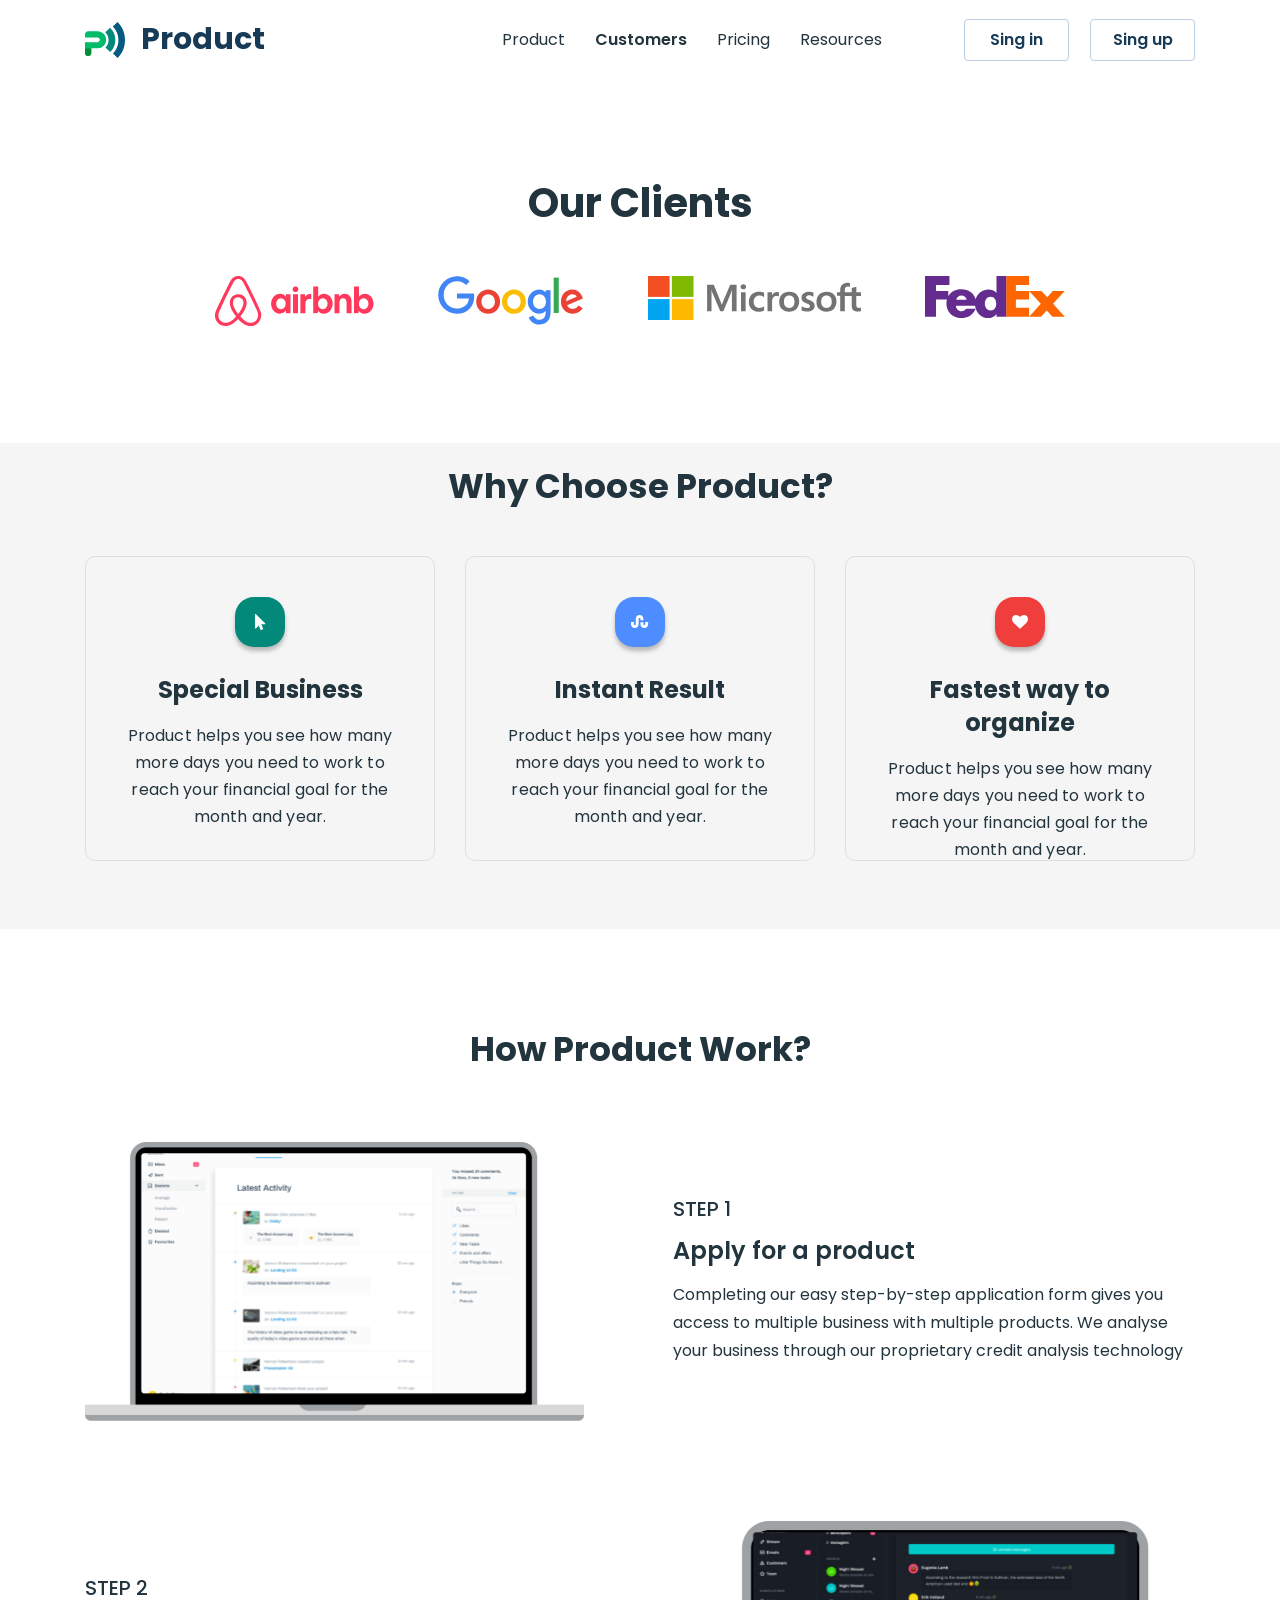
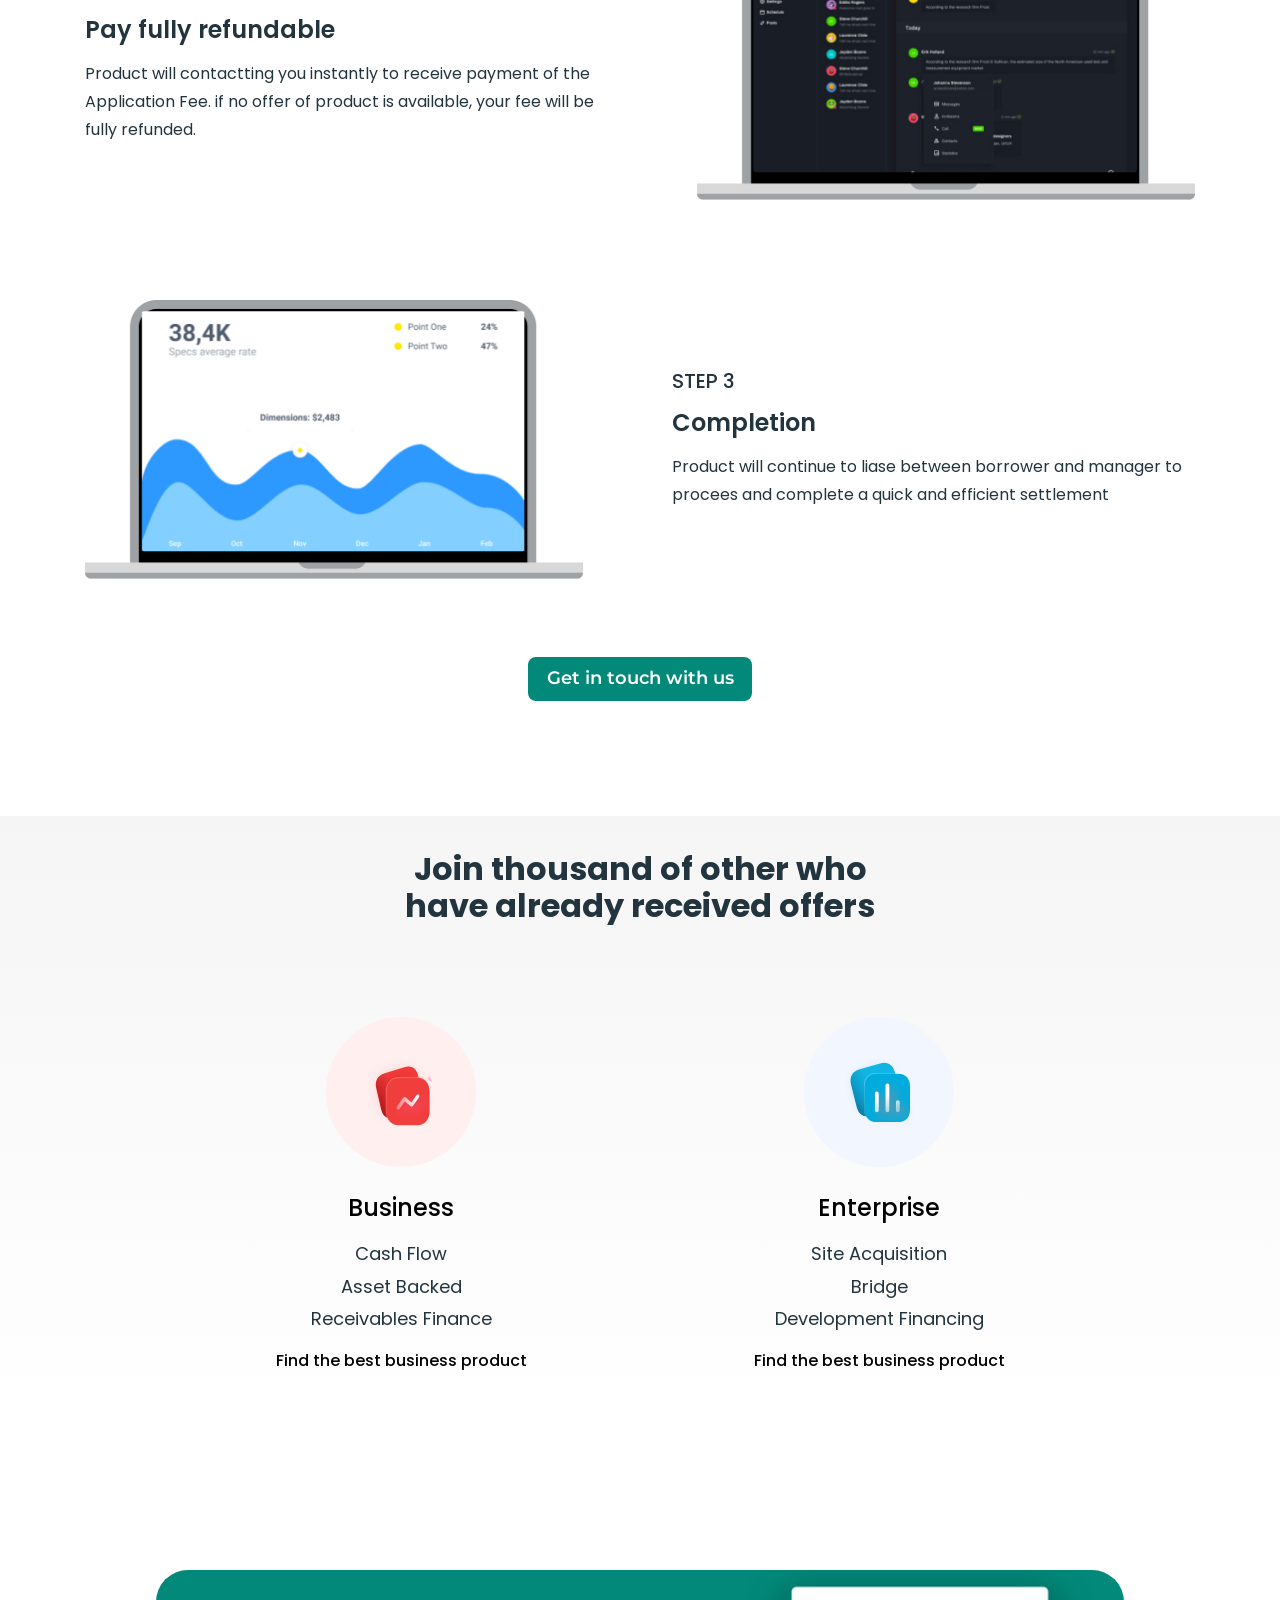
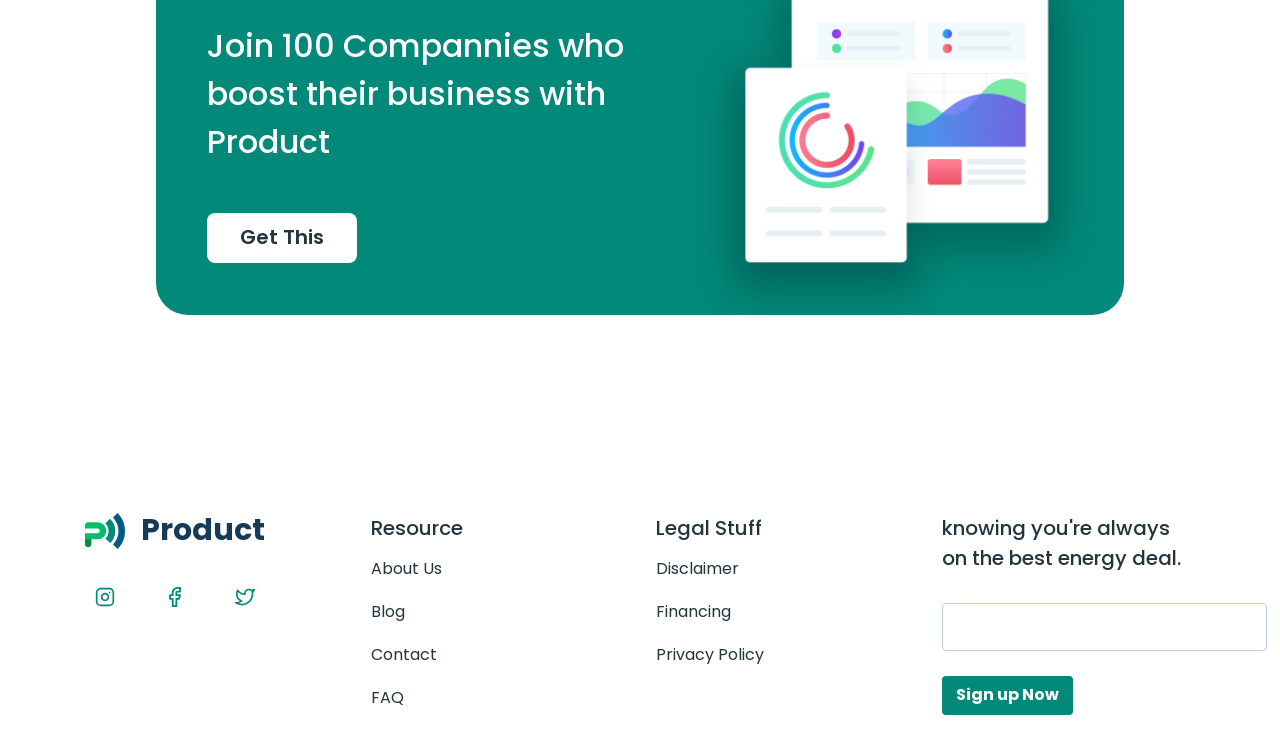
==== customers.html @ d115a734 "new page" ====
<!DOCTYPE html>
<html lang="en">
<head>
    <meta charset="UTF-8">
    <meta name="viewport" content="width=device-width, initial-scale=1.0">
    <link rel="icon" href="./image/logo.svg" type="image/svg+xml">
    <title>Busines promotion</title>
    <link rel="stylesheet" href="https://cdnjs.cloudflare.com/ajax/libs/modern-normalize/3.0.1/modern-normalize.min.css"
        integrity="sha512-q6WgHqiHlKyOqslT/lgBgodhd03Wp4BEqKeW6nNtlOY4quzyG3VoQKFrieaCeSnuVseNKRGpGeDU3qPmabCANg=="
        crossorigin="anonymous" referrerpolicy="no-referrer" />
    <link rel="preconnect" href="https://fonts.googleapis.com">
    <link rel="preconnect" href="https://fonts.gstatic.com" crossorigin>
    <link
        href="https://fonts.googleapis.com/css2?family=Inter:wght@500;700&family=Montserrat:wght@400;500;600;700&family=Poppins:wght@400;500;700&family=Roboto:wght@400;500;700;900&display=swap"
        rel="stylesheet">
    <link rel="stylesheet" href="./css/style.css">
</head>
<body>
    <!-- header -->
    <header class="header">
        <div class="container header-container">
            <a class="header-logo logo" href="./index.html">
                <img src="./image/logo.svg" alt="logo" width="40" height="36">
                Product
            </a>
            <nav class="header-nav">
    
                <ul class="header-nav-list">
                    <li class="header-nav-item"><a class="header-nav-link" href="./index.html">Product</a></li>
                    <li class="header-nav-item"><a class="header-nav-link current" href="./customers.html">Customers</a></li>
                    <li class="header-nav-item"><a class="header-nav-link" href="./pricing.html">Pricing</a></li>
                    <li class="header-nav-item"><a class="header-nav-link" href="./resources.html">Resources</a></li>
                </ul>
    
            </nav>
            <ul class="header-btn-list">
                <li class="header-btn-item"><button class="header-btn" type="button">Sing in</button></li>
                <li class="header-btn-item"><button class="header-btn" type="button">Sing up</button></li>
            </ul>
        </div>
    </header>
    <main>
        <section class="clients">
            <div class="container clients-container">
                <h2 class="clients-title">Our Clients</h2>
                <ul class="clients-list">
                    <li class="clients-item"><img src="./image/airbnb-logo.svg" alt="Logo Airbnb logo"></li>
                    <li class="clients-item"><img src="./image/google-logo.svg" alt="Logo Google"></li>
                    <li class="clients-item"><img src="./image/microsoft-logo.svg" alt="Logo Microsoft"></li>
                    <li class="clients-item"><img src="./image/fedEx-logo.svg" alt="Logo FedEx"></li>
                </ul>
            </div>
        </section>
        <section class="reasons">
            <div class="container reasons-container">
                <h2 class="reasons-title">Why Choose Product?</h2>
                <ul class="reasons-list">
                    <li class="reasons-item">
                        <h3 class="reasons-item-title">Special Business</h3>
                        <p class="reasons-text">Product helps you see how many
                            more days you need to work
                            to reach your financial goal
                            for the month and year.
                        </p>
                    </li>
                    <li class="reasons-item">
                        <h3 class="reasons-item-title">Instant Result</h3>
                        <p class="reasons-text">
                            Product helps you see how many
                            more days you need to work
                            to reach your financial goal
                            for the month and year.
                        </p>
                    </li>
                    <li class="reasons-item">
                        <h3 class="reasons-item-title">Fastest way to organize</h3>
                        <p class="reasons-text">
                            Product helps you see how many
                            more days you need to work
                            to reach your financial goal
                            for the month and year.
                        </p>
                    </li>
                </ul>
            </div>
        </section>
        <section class="workflow">
            <div class="workflow-container container">
                <h2 class="workflow-title">How Product Work?</h2>
                <ul class="workflow-list">
                    <li class="workflow-item">
                        <img src="./image/step1.png" alt="" class="step-img" width="500" height="279">
                        <div class="steps">
                            <h3 class="step-number">STEP 1</h3>
                            <h4 class="step-title">Apply for a product</h4>
                            <p class="step-text">
                                Completing our easy step-by-step application form gives you access to multiple business with multiple products. We
                                analyse your business through our proprietary credit analysis technology
                            </p>
                        </div>
                    </li>
                    <li class="workflow-item second-item">
                        <img src="./image/step2.png" alt="" class="step-img" width="500" height="279">
                        <div class="steps">
                            <h3 class="step-number">STEP 2</h3>
                            <h4 class="step-title">Pay fully refundable</h4>
                            <p class="step-text">
                                Product will contactting you instantly to receive payment of the Application Fee. if no offer of product is available,
                                your fee will be fully refunded.
                            </p>
                        </div>
                    </li>
                    <li class="workflow-item">
                        <img src="./image/step3.png" alt="" class="step-img" width="500" height="279">
                        <div class="steps">
                            <h3 class="step-number">STEP 3</h3>
                            <h4 class="step-title">Completion</h4>
                            <p class="step-text">
                                Product will continue to liase between borrower and manager to procees and complete a quick and efficient settlement
                            </p>
                        </div>
                    </li>
                </ul>
                <button class="workflow-btn button">Get in touch with us</button>
            </div>
        </section>
        <section class="offer">
            <div class="offer-container container">
                <h2 class="offer-title">
                    Join thousand of other who have
                    already received offers
                </h2>
                <ul class="offer-list">
                    <li class="offer-item">
                        <h3 class="offer-item-title">Business</h3>
                        <p class="offer-item-text">Cash Flow
                            Asset Backed
                            Receivables Finance</p>
                        <h3 class="offer-item-subtitle">Find the best business product</h3>
                    </li>
                    <li class="offer-item">
                        <h3 class="offer-item-title">Enterprise</h3>
                        <p class="offer-item-text">Site Acquisition
                            Bridge
                            Development Financing
                        </p>
                        <h3 class="offer-item-subtitle">Find the best business product</h3>
                    </li>
                </ul>
            </div>
        </section>
        <section class="promo promo-customers">
            <div class="container promo-container">
                <div class="promo-left">
                    <p class="promo-text">
                        Join 100 Compannies who boost their business with Product
                    </p>
                    <button class="promo-btn promo-btn-customers button" type="button">
                        Get This
                    </button>
                </div>
                <div class="promo-right"><img src="./image/promo-img.svg" alt=""></div>
            </div>
        </section>
    </main>
    <footer>
        <section class="footer">
            <div class="container footer-container">
                <div class="footer-logo-container">
                    <a class="footer-logo" href="./index.html">
                        <img src="./image/logo.svg" alt="logo" width="40" height="36" class="footer-logo-link">
                        <span class="footer-brand-name">Product</span>
                    </a>
                    <ul class="socials-footer-list">
                        <li class="social-footer-item">
                            <a href="https://www.instagram.com/" target="_blank" aria-label="instagram-link">
                                <div class="social-box">
                                    <svg class="social-icons" width="20" height="20">
                                        <use href="./image/socials.svg#instagram"></use>
                                    </svg>
                                </div>
                            </a>
                        </li>
                        <li class="social-footer-item">
                            <a href="https://www.facebook.com/" target="_blank" aria-label="faceboock-link">
                                <div class="social-box">
                                    <svg class="social-icons" width="20" height="20">
                                        <use href="./image/socials.svg#faceboock"></use>
                                    </svg>
                                </div>
                            </a>
                        </li>
                        <li class="social-footer-item">
                            <a href="https://x.com/" target="_blank" aria-label="twitter-link">
                                <div class="social-box">
                                    <svg class="social-icons" width="20" height="20">
                                        <use href="./image/socials.svg#x"></use>
                                    </svg>
                                </div>
                            </a>
                        </li>
                    </ul>
                </div>
                <nav class="resource">
                    <h3 class="footer-heading">Resource</h3>
                    <ul class="resource-list">
                        <li class="resource-item"><a class="footer-link" href="#">About Us</a></li>
                        <li class="resource-item"><a class="footer-link" href="#">Blog</a></li>
                        <li class="resource-item"><a class="footer-link" href="#">Contact</a></li>
                        <li class="resource-item"><a class="footer-link" href="#">FAQ</a></li>
                    </ul>
                </nav>
                <nav class="stuff footer-nav">
                    <h3 class="footer-heading">Legal Stuff</h3>
                    <ul class="stuff-list">
                        <li class="stuff-item"><a class="footer-link" href="#">Disclaimer</a></li>
                        <li class="stuff-item"><a class="footer-link" href="#">Financing</a></li>
                        <li class="stuff-item"><a class="footer-link" href="#">Privacy Policy</a></li>
                    </ul>
                </nav>
                <div class="subscribe">
                    <h3 class="footer-heading subscribe-heading">knowing you're always on the best energy deal.</h3>
                    <form class="footer-form" action="#" method="post" aria-label="Sign up form">
                        <label class="input-with-icon" for="phone">
                            <input class="input-row-phone" id="phone" name="phone" type="tel" inputmode="tel" required>
                        </label>
                        <button type="submit" class="button btn-subscribe">Sign up Now</button>
                    </form>
                </div>
            </div>
        </section>
    </footer>
</body>
</html>
---- css/style.css ----
body {
    font-family: Poppins, sans-serif;
    color: #22343d;
    background-color: #fff;
}

a {
    text-decoration: none;
}

ul {
    list-style-type: none;
    padding-left: 0;
    margin: 0;
}

h1, h2, h3, h4, h5, h6, p {
    margin: 0;
}

img {
    display: block;
}

button {
    cursor: pointer;
    font-family: inherit;
}

.hidden {
    position: absolute;
    width: 1px;
    height: 1px;
    padding: 0;
    margin: -1px;
    overflow: hidden;
    clip: rect(0, 0, 0, 0);
    white-space: nowrap;
    border: 0;
}

/* HEADER */

.header-container {
    display: flex;
    align-items: center;
}

.header-logo {
    margin-right: 237px;
    display: flex;
    align-items: center;
    gap: 16px;
    font-weight: 700;
    font-size: 30px;
    line-height: 0.93;
    color: #173a56;
}


.header-nav {
    margin-right: auto;
}

.header-nav-list {
    display: flex;
    gap: 30px;
}


.header-nav-link {
    padding: 26px 0;
    display: block;
    line-height: 175%;
    color: #22343d;
}

.current {
    font-weight: 600;
}

.header-btn-list {
    display: flex;
    gap: 21px;
}

.header-btn {
    border: 1px solid #bcd0e5;
    border-radius: 4px;
    min-width: 105px;
    height: 42px;
    background-color: transparent;
    font-weight: 600;
    text-align: center;
    color: #173a56;
}

.header-btn:hover,
.header-btn:focus {
    color: #fff;
    border: none;
    background-color: #02897a;
}

.container {
    margin: 0 auto;
    padding: 0 20px;
    width: 1150px;
}

/* HERO */

.hero {
    padding-top: 25px;
    padding-bottom: 100px;
}

.hero-container {
    display: flex;
    align-items: center;
    justify-content: space-between;
}

.hero-btn-list {
    display: flex;
    gap: 30px;
    margin-top: 45px;
    align-items: center;
}

.hero-text {
    max-width: 465px;
    font-size: 18px;
    line-height: 156%;
    font-weight: 400;
    margin-top: 18px;
}

.hero-title {
    max-width: 452px;
    font-weight: 700;
    font-size: 40px;
    line-height: 150%;
    color: #22343d
}

.get-started {
    border: none;
    background-color: #02897a;
    font-weight: 700;
    text-align: center;
    color: #fff;
    border-radius: 4px;
    width: 178px;
    height: 53px;
}

.video-btn {
    display: inline-flex;
    align-items: center;
    background-color: transparent;
    font-weight: 600;
    text-decoration: underline;
    text-decoration-skip-ink: none;
    color: #02897a;
    border: none;
    padding-left: 32px;
    min-width: 20px;
    min-height: 20px;
    position: relative;
}

.video-btn::before {
    content: "";
    position: absolute;
    left: 0;
    top: 50%;
    transform: translateY(-50%);
    width: 20px;
    height: 20px;
    background-image: url("../image/play.svg");
    background-size: contain;
    background-repeat: no-repeat
}

/* PRODUCT */

.product-item-title::before {
    content: "";
    display: block;
    border-radius: 19px;
    width: 54px;
    height: 54px;
    background-color: #4d8dff;
    margin-bottom: 26px;
}

.product-item:nth-child(1) .product-item-title::before {
    background-color: #02897a;
    background-image: url(../image/cursor.svg);
    background-repeat: no-repeat;
    background-position: center;

}
.product-item:nth-child(2) .product-item-title::before {
    background-color: #4d8dff;
    background-image: url(../image/wave.svg);
    background-repeat: no-repeat;
    background-position: center;
}

.product-item:nth-child(3) .product-item-title::before {
    background-color: #740a76;
    background-image: url(../image/heart.svg);
    background-repeat: no-repeat;
    background-position: center;
}

.product-item:nth-child(4) .product-item-title::before {
    background-color: #f03e3d;
    background-image: url(../image/clock.svg);
    background-repeat: no-repeat;
    background-position: center;
}

.product-box {
    border-radius: 19px;
    width: 54px;
    height: 54px;
    display: flex;
    align-items: center;
    justify-content: center;
    margin-bottom: 24px;
}

.prosuct-icon {
    fill: #fff;
}

.product {
    padding-bottom: 50px;
}

.product-title {
    font-weight: 700;
    font-size: 32px;
    text-align: center;
    padding-bottom: 50px;
    max-width: 530px;
    margin: 0 auto;
}

.product-list {
    flex-direction: row;
    display: flex;
    justify-content: space-between;
    gap: 30px;
    margin-bottom: 50px;
}

.product-item-title {
    margin-bottom: 13px;
    font-weight: 600;
    font-size: 22px;
    color: #22343d;
}

.product-item-text {
    font-weight: 400;
    font-size: 16px;
    line-height: 163%;
    color: #22343d;
}

.product-item-img {
    margin-bottom: 26px;
}

.product-item {
    flex-direction: column;
    width: calc((100% - 90px) / 4);
}

.product-btn {
    border: none;
    border-radius: 4px;
    min-width: 175px;
    min-height: 53px;
    background-color: #02897a;
    font-weight: 700;
    color: #fff;
    text-transform: uppercase;
    display: block;
    margin-right: auto;
    margin-left: auto;
}



/* SERVICES */

.services-list {
    display: flex;
    flex-direction: column;
    gap: 100px;
}

.second-item {
    flex-direction: row-reverse;
}

.services-item {
    display: flex;
    align-items: center;
}

.item {
    display: flex;
    gap: 84px;

}

.item-text {
    display: flex;
    flex-direction: column;
    justify-content: center;
}

.services-item-title {
    font-weight: 700;
    font-size: 32px;
    margin-top: 8px;
    margin-bottom: 25px;
}

.services-item-text {
    line-height: 163%;
    margin-bottom: 30px;
}

.management-list {
    display: flex;
    flex-direction: column;
    gap: 25px;
}

.management-item-title {
    font-weight: 600;
    line-height: 163%;
}

.management-item-text {
    line-height: 163%;
}

.support-list {
    display: flex;
    flex-direction: column;
    gap: 25px;
}

.support-item {
    display: flex;
    gap: 30px;
}

.support-item-text {
    display: flex;
    flex-direction: row;
    justify-content: center;
}

.support-item-text::before {
    content: "";
    display: block;
    border: 2.92px solid #fff;
    border-radius: 14px;
    min-width: 35px;
    min-height: 35px;
    background-color: #f03e3d;
    margin-right: 30px;
}

.support-item:nth-child(1) .support-item-text::before {
    background-image: url(../image/check.svg);
    background-position: center;
    background-repeat: no-repeat;
    background-color: #f90;
}

.support-item:nth-child(2) .support-item-text::before {
    background-image: url(../image/check.svg);
    background-position: center;
    background-repeat: no-repeat;
    background-color: #f03e3d;
}

.support-item:nth-child(3) .support-item-text::before {
    background-image: url(../image/check.svg);
    background-position: center;
    background-repeat: no-repeat;
    background-color: #4d8dff;
}

.collaborative-list {
    display: flex;
    flex-direction: column;
    gap: 25px;
}

.collaborative-item-title {
    margin-bottom: 12px;
}

.services-item-subtitle {
    font-weight: 600;
}

/* Process */

.process {
    margin-top: 150px;
    margin-bottom: 100px;
}

.process-container {
    display: flex;
    align-items: center;
    flex-direction: column;
}

.process-text-box {
    display: flex;
    flex-direction: column;
    gap: 25px;
    text-align: center;
    max-width: 542px;
    margin-bottom: 40px;
}

.process-title {
    font-weight: 700;
    font-size: 32px;
}

.process-text {
    font-weight: 500;
    line-height: 163%;
}

.process-list {
    display: grid;
    column-gap: 91px;
    row-gap: 25px;
    grid-template-columns: repeat(2, 1fr);
    margin-bottom: 50px;
}

.process-item {
    display: flex;
    align-items: center;
    gap: 20px;
}

.process-item-description {
    display: inline-block;
    white-space: nowrap;
    max-width: 281px;
    background: #fff;
    border-radius: 20px;
    padding: 20px 30px;
    box-shadow: 2px 2px 10px rgba(23, 58, 86, 0.15);
}

.process-btn {
    border: none;
    border-radius: 4px;
    min-width: 216px;
    min-height: 53px;
    background-color: #02897a;
    font-weight: 700;
    color: #fff;
    display: block;
    margin-right: auto;
    margin-left: auto;
}

/* Strategies */

.strategies {
    margin-bottom: 171px;
}

.strategies-title-box {
    display: flex;
    flex-direction: column;
    gap: 10px;
    max-width: 465px;
    margin-bottom: 40px;
}

.strategies-title {
    font-weight: 700;
    font-size: 34px;
}

.strategies-text {
    line-height: 163%;
}

.strategies-list {
    display: flex;
    gap: 30px;
}

.strategies-item {
    border: 1px solid #dedede;
    border-radius: 8px;
    max-width: 350px;
}

.strategies-img {
    border-radius: 8px 8px 0 0;
    max-width: 350px;
    max-height: 185px;
    margin-bottom: 24px;
}

.strategies-meta {
    font-weight: 400;
    line-height: 175%;
    margin-bottom: 12px;
    margin-left: 24px;
}

.strategies-author {
    font-weight: 700;
}

.strategies-article-title {
    font-weight: 700;
    font-size: 24px;
    line-height: 167%;
    margin-left: 27px;
    margin-bottom: 40px;
}

.strategies-article-motivation {
    color: #02897a;
}

/* Price */

.price {
    padding-bottom: 100px;
}

.price-container {
    display: flex;
    align-items: center;
    flex-direction: column;
}

.price-title {
    font-weight: 700;
    font-size: 34px;
    padding-bottom: 10px;
}

.price-text {
    margin-bottom: 40px;
}

.price-list {
    display: flex;
    gap: 72px;
}

.price-item {
    border-radius: 8px;
    width: 322px;
    min-height: 456px;
    box-shadow: 0 2px 8px 0 rgba(0, 0, 0, 0.25);
    background: #fff;
    display: flex;
    flex-direction: column;
    align-items: center;
}

.card-name {
    margin-top: 32px;
    margin-bottom: 8px;
}

.card-text {
    margin-bottom: 16px;
}

.per-month {
    display: flex;
    align-items: center;
    gap: 10px;
    margin-bottom: 16px;
}

.money {
    font-family: Montserrat, sans-serif;
    font-weight: 700;
    font-size: 76px;
    line-height: 132%;
    letter-spacing: 0em;
    text-align: center;
    color: #02897a;
}

.per-month-right {
    display: flex;
    flex-direction: column;
    gap: 7px;
}

.currency {
    font-family: Montserrat, sans-serif;
    font-weight: 700;
    font-size: 24px;
    line-height: 125%;
    letter-spacing: 0em;
    color: #02897a;
}

.period {
    font-family: Montserrat, sans-serif;
    font-weight: 400;
    line-height: 119%;
    letter-spacing: 0.01em;
    color: #afafaf;
}

.price-description-list {
    display: flex;
    flex-direction: column;
    gap: 16px;
    margin-bottom: 30px;
}

.price-btn {
    font-family: Montserrat, sans-serif;
    border: none;
    background-color: #02897a;
    font-weight: 600;
    font-size: 18px;
    text-align: center;
    color: #fff;
    border-radius: 8px;
    width: 139px;
    height: 44px;
}

.price-item-green {
    background: #02897a;
}

.card-name-green,
.card-text-green,
.money-green,
.currency-green,
.price-description-item-green
 {
    color: #fff;
}

.price-btn-green {
    background: #fff;
    color: #02897a;
}

/* Review */

.review {
    padding-bottom: 100px;
}

.review-container {
    display: flex;
    align-items: center;
    flex-direction: column;
}

.review-title {
    font-weight: 700;
    font-size: 32px;
    letter-spacing: 0.01em;
    line-height: 178%;
    padding-bottom: 10px;
}

.review-text {
    font-weight: 500;
    line-height: 175%;
    letter-spacing: 0.01em;
    text-align: center;
    padding-bottom: 40px;
    max-width: 540px;
}

.review-list {
    display: flex;
    gap: 64px;
}

.review-item {
    border: 1px solid #dedede;
    border-radius: 5px;
    padding: 30px 35px;
    min-width: 327px;
    display: flex;
    flex-direction: column;
    gap: 16px;
}

.review-star, 
.star {
    fill: #f3cd03;
    width: 18px;
    height: 18px;
}


.review-message {
    line-height: 175%;
    letter-spacing: 0.01em;
    color: #737373;
}

.review-author {
    display: flex;
    gap: 14px;
}

.review-author-name {
    font-weight: 600;
    font-size: 16px;
    line-height: 150%;
    letter-spacing: 0.01em;
    color: #02897a;
}

.review-author-role {
    font-size: 14px;
    line-height: 171%;
    letter-spacing: 0.01em;
}

/* Promo */

.promo {
    padding-bottom: 100px;
}

.promo-container {
    max-width: 968px;
    height: 345px;
    margin: 0 auto;
    padding-left: 51px;
    background: #02897a;
    border-radius: 32px;
    display: flex;
    align-items: center;
    justify-content: space-between;
}

.promo-text {
    font-family: Poppins, sans-serif;
    font-weight: 500;
    font-size: 32px;
    line-height: 151%;
    color: #fff;
    padding-bottom: 46px;
}

.promo-btn {
    border-radius: 8px;
    width: 150px;
    height: 50px;
    background: #fff;
    font-weight: 500;
    font-size: 20px;
    color: #02897a;
    border: none;
}

/* Footer*/
.footer {
    background: #fff;
    color: #22343d;
    padding: 48px 0 24px;
    box-sizing: border-box;
}

.footer-container {
    display: flex;
    gap: 32px;
    align-items: flex-start;
    flex-wrap: wrap;
    max-width: 1150px;
    margin: 0 auto;
    padding: 0 20px;
    box-sizing: border-box;
}

.footer-logo-container,
.resource,
.stuff,
.subscribe {
    flex: 1 1 0;
    min-width: 180px;
    box-sizing: border-box;
}

.footer-logo {
    display: flex;
    align-items: center;
    gap: 16px;
    font-weight: 700;
    font-size: 30px;
    color: #173a56;
    max-width: 178px;
    margin: 0 0 28px 0;
}

.footer-brand-name {
    font-weight: 700;
    font-size: 30px;
    color: #173a56;
}

.socials-footer-list {
    display: flex;
    gap: 30px;
    margin-top: 28px;
}

.social-icons {
    color: #02897a;
    width: 20px;
    height: 20px;
    display: block;
    transition: color 180ms ease, stroke 180ms ease, transform 160ms ease;
}

.social-footer-item:hover .social-box,
.social-footer-item:focus-within .social-box {
    background-color: #02897a;
    transform: translateY(-2px);
}

.social-footer-item:hover .social-icons,
.social-footer-item:focus-within .social-icons {
    color: #ffffff;
    stroke: #ffffff;
}

.social-box {
    display: inline-flex;
    align-items: center;
    justify-content: center;
    width: 40px;
    height: 40px;
    border-radius: 100%;
    background: transparent;
    box-sizing: border-box;
    transition: background-color 180ms ease, transform 160ms ease;
}

.footer-heading {
    margin: 0 0 8px 0;
    font-weight: 500;
    font-size: 20px;
    line-height: 150%;
    color: #22343d;
}

.footer-link {
    display: block;
    font-weight: 400;
    font-size: 16px;
    line-height: 219%;
    color: #22343d;
    text-decoration: none;
}

.resource-list,
.stuff-list {
    display: flex;
    flex-direction: column;
    gap: 8px;
    padding: 0;
    margin: 0;
    list-style: none;
}

.subscribe {
    display: flex;
    flex-direction: column;
}

.subscribe-heading {
    margin: 0 0 30px 0;
    max-width: 280px;
    color: #22343d;
}

.footer-form {
    display: flex;
    gap: 25px;
    align-items: center;
    flex-wrap: wrap;
    margin: 0;
}

.input-with-icon {
    position: relative;
    display: inline-flex;
    align-items: center;
    width: 325px;
    box-sizing: border-box;
    margin: 0;
    background-color: #fff
}

.input-with-icon input,
.input-row-phone {
    width: 325px;
    height: 48px;
    padding: 10px 12px 10px 44px;
    border: 1px solid #bcd0e5;
    border-radius: 4px;
    box-sizing: border-box;
    color: #02897a;
    font-size: 16px;
    line-height: 175%;
    outline: none;
    background: transparent;
}


.input-with-icon .phone-icon {
    position: absolute;
    left: 12px;
    top: 50%;
    transform: translateY(-50%);
    pointer-events: none;
    width: 16px;
    height: 24px;
    fill: #02897a;
}

.input-with-icon input::placeholder,
.input-row-phone::placeholder {
    color: #02897a;
    opacity: 1;
}

.btn-subscribe {
    border-radius: 4px;
    min-width: 131px;
    height: 39px;
    border: none;
    background-color: #02897a;
    font-weight: 700;
    color: #fff;
    cursor: pointer;
    padding: 0 14px;
    box-sizing: border-box;
}





/* CUSTOMERS */

/* Clients */

.clients-container {
    margin-top: 100px;
    padding-bottom: 117px;
}

.clients-title {
    text-align: center;
    font-weight: 700;
    font-size: 40px;
    padding-bottom: 50px;
}

.clients-list {
    display: flex;
    gap: 64px;
    justify-content: center;
}


/* Reasons */

.reasons {
    background-color: #f5f5f5;
}

.reasons-container {
    display: flex;
    flex-direction: column;
    align-items: center;
}


.reasons-title {
    padding-top: 24px;
    padding-bottom: 50px;
    font-weight: 700;
    font-size: 34px;
    text-align: center;
}

.reasons-list {
    display: flex;
    gap: 30px;
    padding-bottom: 68px;
}

.reasons-item {
    display: flex;
    flex-direction: column;
    align-items: center;
    border: 1px solid #dedede;
    border-radius: 10px;
    padding: 40px 50px;
    width: 350px;
    height: 305px;
    gap: 16px;
}

.reasons-item-title::before {
    content: "";
    display: block;
    border-radius: 19px;
    width: 50px;
    height: 50px;
    background-color: #4d8dff;
    margin: 0 auto 26px auto;
}

.reasons-item:nth-child(1) .reasons-item-title::before {
    background-color: #02897a;
    background-image: url(../image/cursor.svg);
    background-repeat: no-repeat;
    background-position: center;
    box-shadow: 0 4px 4px 0 rgba(0, 0, 0, 0.25);
    
}

.reasons-item:nth-child(2) .reasons-item-title::before {
    background-color: #4d8dff;
    background-image: url(../image/wave.svg);
    background-repeat: no-repeat;
    background-position: center;
    box-shadow: 0 4px 4px 0 rgba(0, 0, 0, 0.25);
}

.reasons-item:nth-child(3) .reasons-item-title::before {
    background-color: #f03e3d;
    background-image: url(../image/heart.svg);
    background-repeat: no-repeat;
    background-position: center;
    box-shadow: 0 4px 4px 0 rgba(0, 0, 0, 0.25);
}

.reasons-text {
    line-height: 169%;
    letter-spacing: 0.01em;
    text-align: center;
    color: #22343d;
    width: 275px;
    height: 180px;
}

.reasons-item-title {
    display: block;
    text-align: center;
    width: 100%;
    font-size: 24px;
    font-weight: 700;
    line-height: 138%;
    letter-spacing: 0em;
    width: 294px;
}

/* Workflow */

.workflow {
    padding-top: 101px;
    padding-bottom: 115px;
}

.workflow-container {
    display: flex;
    flex-direction: column;
    align-items: center;
}

.workflow-title {
    font-weight: 700;
    font-size: 34px;
    text-align: center;
    padding-bottom: 73px;
}

.workflow-list {
    display: flex;
    flex-direction: column;
    gap: 100px;
    padding-bottom: 77.62px;
}

.workflow-item {
    display: flex;
    gap: 89px;
    align-items: center;
}

.steps {
    display: flex;
    flex-direction: column;
    gap: 16px;
}

.step-number {
    font-weight: 500;
    font-size: 20px;
    color: #22343d;
}

.step-title {
    font-weight: 600;
    font-size: 24px;
}

.step-text {
    font-weight: 400;
    font-size: 16px;
    line-height: 175%;
}

.workflow-btn {
    border-radius: 8px;
    width: 224px;
    height: 44px;
    background: #02897a;
    font-weight: 600;
    font-size: 18px;
    color: #fff;
    font-family: Montserrat, sans-serif;
    border: none;
}

/* Offer */

.offer {
    background: linear-gradient(180deg, #f5f5f5 0%, rgba(245, 245, 245, 0) 100%);
    padding-top: 35px;
    padding-bottom: 45px;
}

.offer-container {
    display: flex;
    align-items: center;
    flex-direction: column;
}

.offer-title {
    font-weight: 700;
    font-size: 32px;
    text-align: center;
    max-width: 537px;
}

.offer-list {
    display: flex;
    gap: 227px;
}

.offer-item {
    position: relative;
    display: flex;
    flex-direction: column;
    align-items: center;
    padding-top: 243px;
}

.offer-item-title {
    font-weight: 500;
    font-size: 24px;
    line-height: 117%;
    color: #000;
    margin-top: 27px;
    margin-bottom: 16px;
}

.offer-item-text {
    font-weight: 400;
    font-size: 18px;
    line-height: 178%;
    text-align: center;
    color: #22343d;
    white-space: pre-line;
    margin-bottom: 12px;
}

.offer-item-subtitle {
    font-weight: 500;
    font-size: 16px;
    line-height: 175%;
    color: #000;
}


.offer-item-title::before {
    content: "";
    position: absolute;
    top: 93px;
    left: 50%;
    transform: translateX(-50%);
    display: block;
    background-color: #ffefef;
    border-radius: 100px;
    width: 150px;
    height: 150px;

}

.offer-item:nth-child(1) .offer-item-title::before {
    background-color: #ffefef;
    background-image: url(../image/busines.svg);
    background-repeat: no-repeat;
    background-position: center;
}

.offer-item:nth-child(2) .offer-item-title::before {
    background-color: #f2f6ff;
    background-image: url(../image/enterprise.svg);
    background-repeat: no-repeat;
    background-position: center;
}

.promo-customers {
    padding-top: 150px;
    padding-bottom: 150px;
}

.promo-btn-customers {
    font-weight: 600;
    font-size: 20px;
    color: #22343d;
}


/* PRICING */

/* Price */

.pricing-container {
    padding-top: 50px;
}

.pricing-title {
    text-transform: uppercase;
    font-weight: 600;
    font-size: 24px;
    margin-bottom: 32px;
}

.pricing-text {
    margin-top: 16px;
}

/* Enterprice */

.enterprice {
    background: linear-gradient(180deg, #f6f6f6 0%, rgba(246, 246, 246, 0) 100%);
}

.enterprice-container {
    display: flex;
    flex-direction: column;
    align-items: center;
}

.enterprice-title {
    font-weight: 600;
    font-size: 24px;
    text-transform: uppercase;
    margin-bottom: 16px;
    margin-top: 53px;
}

.enterprice-lead {
    font-weight: 700;
    font-size: 34px;
    margin-bottom: 8px;
}

.enterprice-desc {
    font-weight: 400;
    font-size: 18px;
    margin-bottom: 32px;
}

.enterprice-btn {
    font-weight: 600;
    font-size: 18px;
    color: #fff;
    font-family: Montserrat, sans-serif;
    border-radius: 8px;
    width: 224px;
    height: 44px;
    border: none;
    background-color: #02897a;
    margin-bottom: 51px;
}
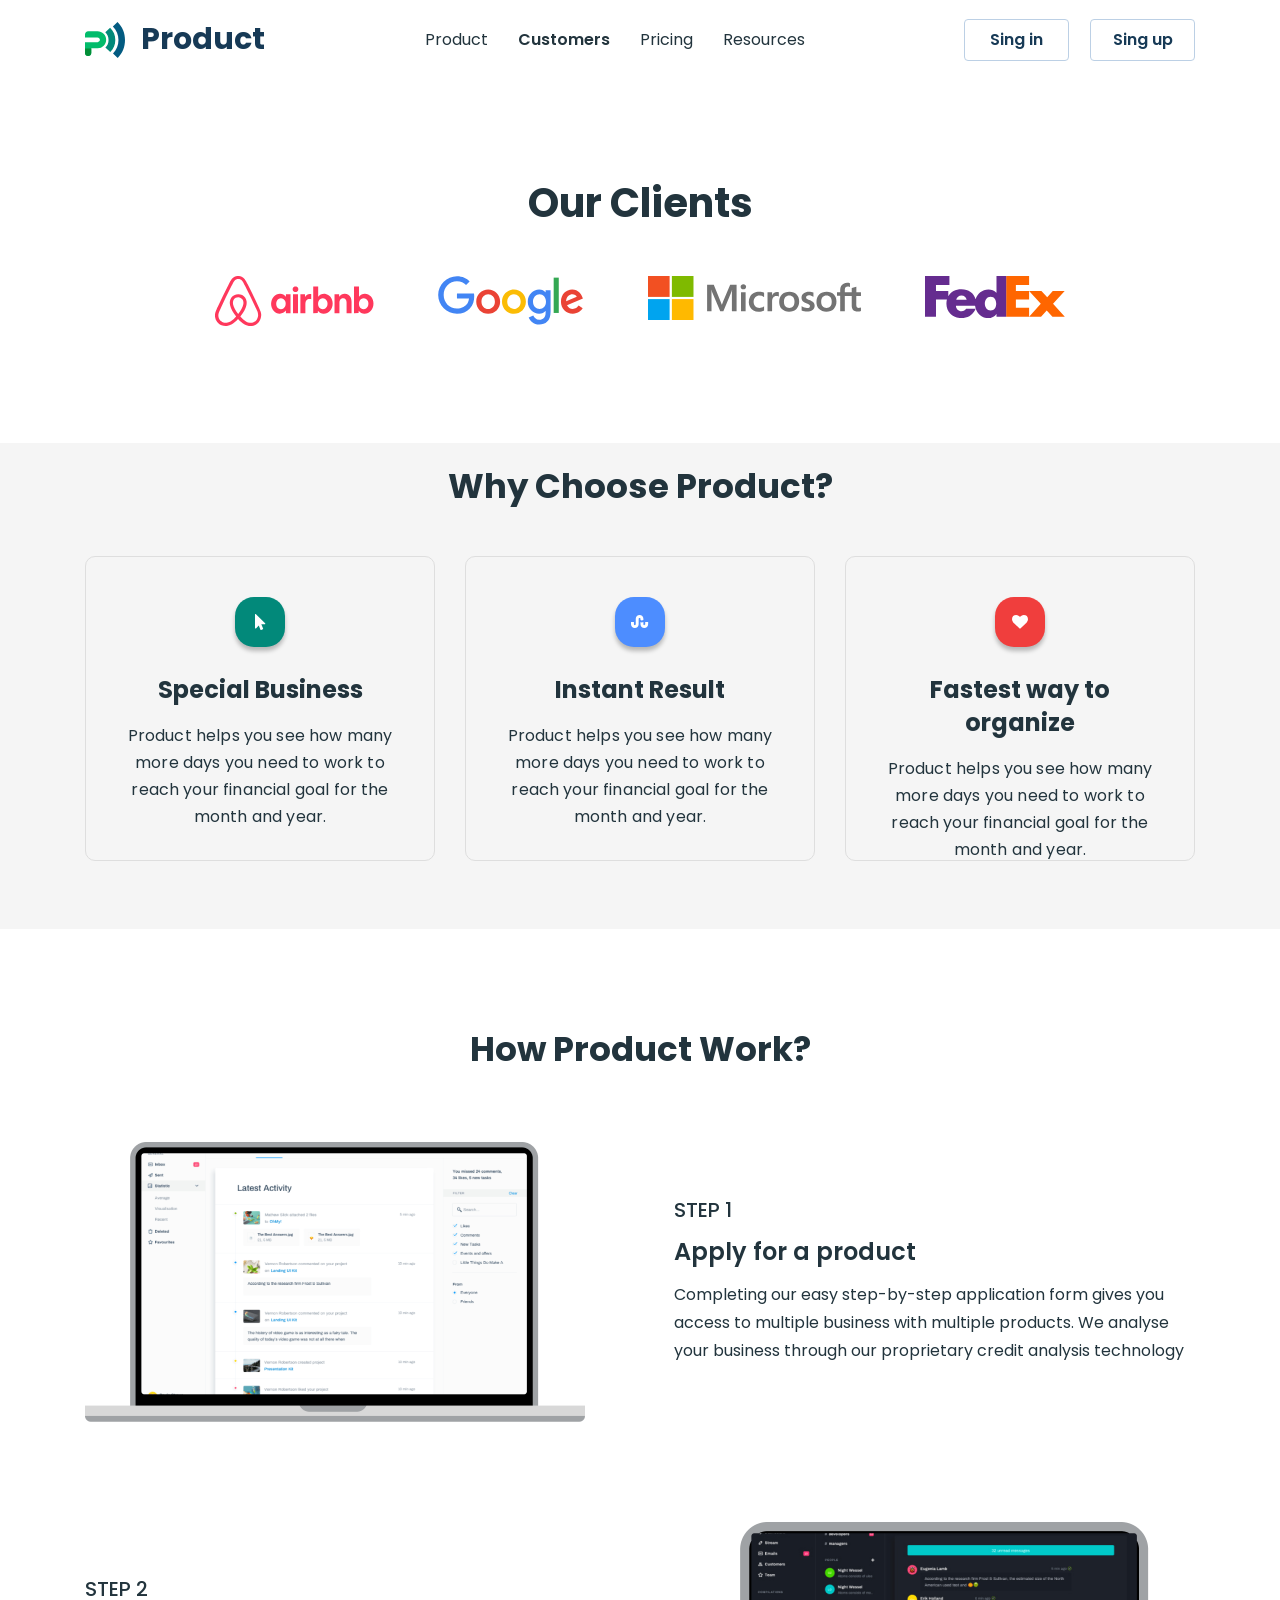
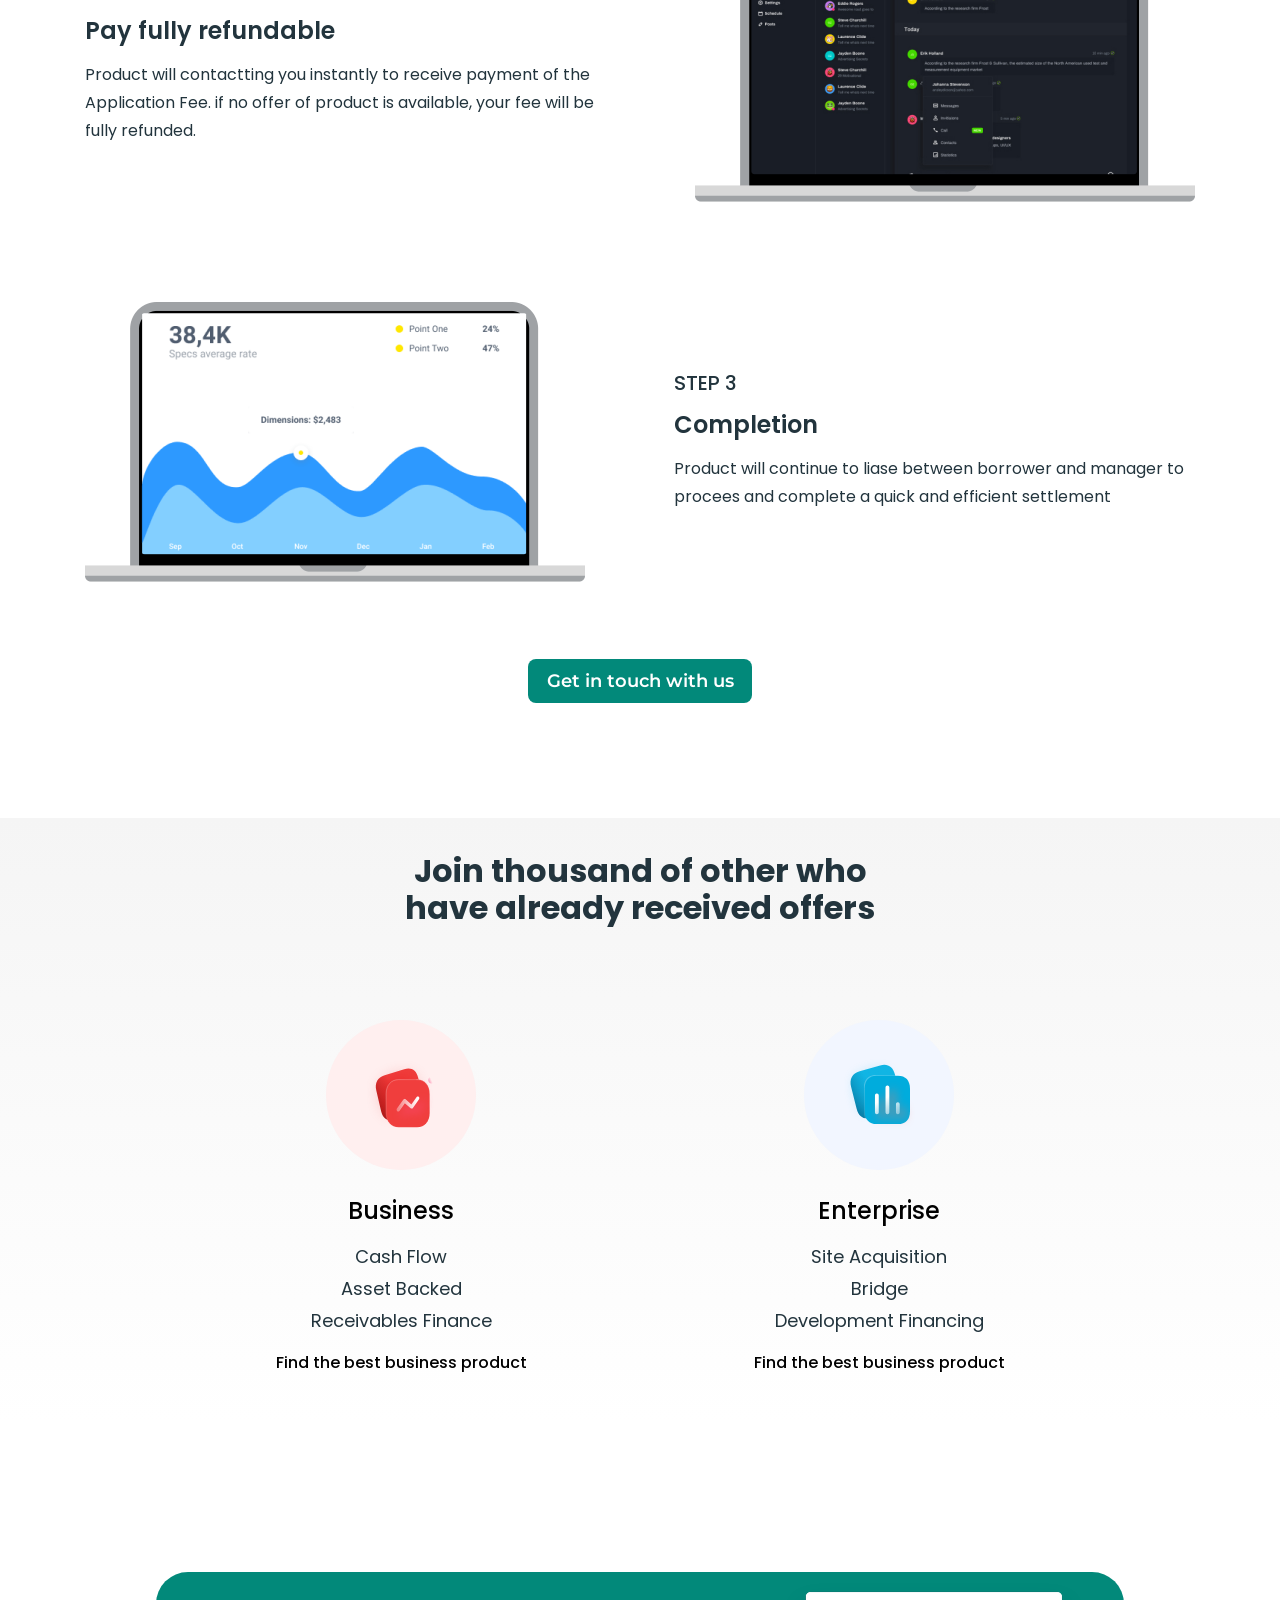
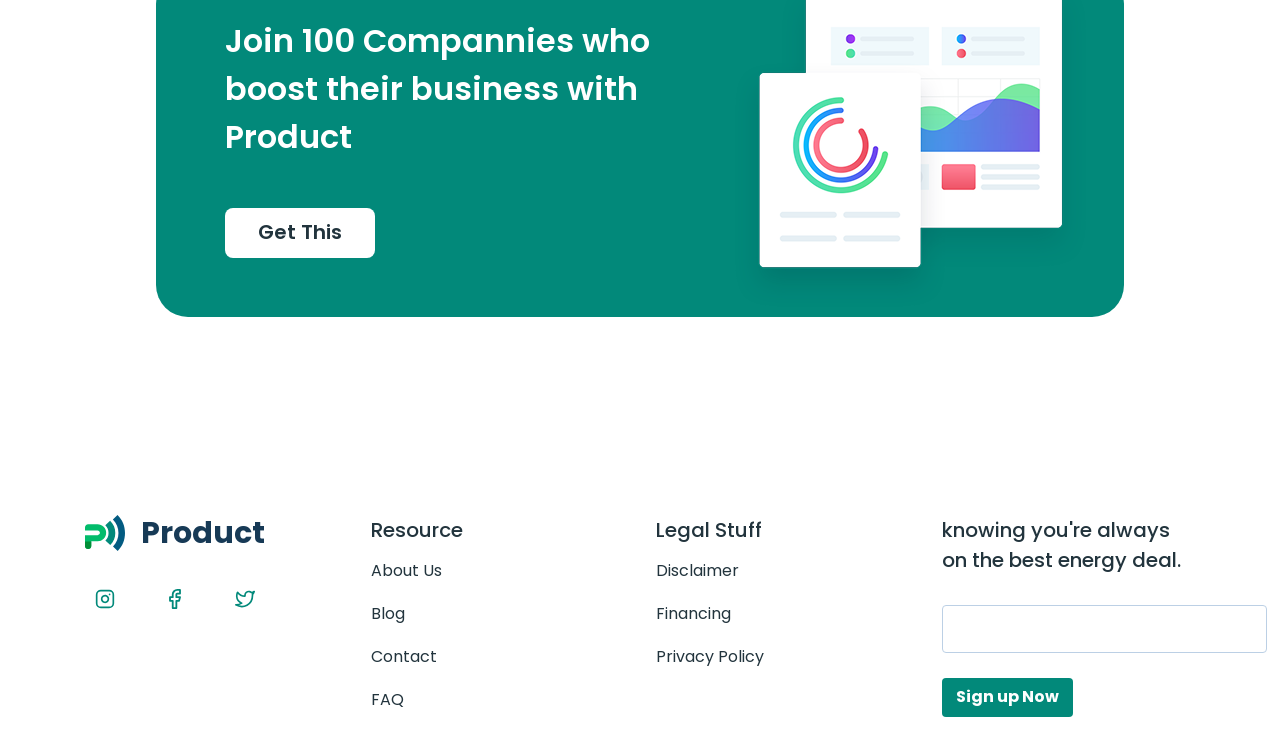
==== commit 3f165559: "adaptive and burger" ====
--- a/customers.html
+++ b/customers.html
@@ -37,6 +37,26 @@
                 <li class="header-btn-item"><button class="header-btn" type="button">Sing in</button></li>
                 <li class="header-btn-item"><button class="header-btn" type="button">Sing up</button></li>
             </ul>
+            <button class="burger-btn button" type="button">
+                <svg class="burger-icon" width="24" height="24">
+                    <use href="./image/burger-menu.svg"></use>
+                </svg>
+            </button>
+            <nav class="mobile-menu">
+                <button class="close-btn" type="button">✕</button>
+            
+                <ul class="mobile-menu-list">
+                    <li class="mobile-menu-item"><a class="menu-item-link current" href="./index.html">Product</a></li>
+                    <li class="mobile-menu-item"><a class="menu-item-link" href="./customers.html">Customers</a></li>
+                    <li class="mobile-menu-item"><a class="menu-item-link" href="./pricing.html">Pricing</a></li>
+                    <li class="mobile-menu-item"><a class="menu-item-link" href="./resources.html">Resources</a></li>
+                </ul>
+            
+                <ul class="mobile-btn-list">
+                    <li class="mobile-btn-item"><button class="header-btn" type="button">Sing in</button></li>
+                    <li class="mobile-btn-item"><button class="header-btn" type="button">Sing up</button></li>
+                </ul>
+            </nav>
         </div>
     </header>
     <main>
@@ -44,10 +64,10 @@
             <div class="container clients-container">
                 <h2 class="clients-title">Our Clients</h2>
                 <ul class="clients-list">
-                    <li class="clients-item"><img src="./image/airbnb-logo.svg" alt="Logo Airbnb logo"></li>
-                    <li class="clients-item"><img src="./image/google-logo.svg" alt="Logo Google"></li>
-                    <li class="clients-item"><img src="./image/microsoft-logo.svg" alt="Logo Microsoft"></li>
-                    <li class="clients-item"><img src="./image/fedEx-logo.svg" alt="Logo FedEx"></li>
+                    <li class="clients-item"><img class="clients-img" src="./image/airbnb-logo.svg" alt="Logo Airbnb logo"></li>
+                    <li class="clients-item"><img class="clients-img" src="./image/google-logo.svg" alt="Logo Google"></li>
+                    <li class="clients-item"><img class="clients-img" src="./image/microsoft-logo.svg" alt="Logo Microsoft"></li>
+                    <li class="clients-item"><img class="clients-img" src="./image/fedEx-logo.svg" alt="Logo FedEx"></li>
                 </ul>
             </div>
         </section>
@@ -159,7 +179,7 @@
                         Get This
                     </button>
                 </div>
-                <div class="promo-right"><img src="./image/promo-img.svg" alt=""></div>
+                <div class="promo-right"><img src="./image/promo-img.png" alt=""></div>
             </div>
         </section>
     </main>
@@ -230,5 +250,6 @@
             </div>
         </section>
     </footer>
+    <script src="./js/menu.js"></script>
 </body>
 </html>
--- a/css/style.css
+++ b/css/style.css
@@ -14,7 +14,13 @@
     margin: 0;
 }
 
-h1, h2, h3, h4, h5, h6, p {
+h1,
+h2,
+h3,
+h4,
+h5,
+h6,
+p {
     margin: 0;
 }
 
@@ -39,15 +45,44 @@
     border: 0;
 }
 
-/* HEADER */
+/* common */
+
+.container {
+    margin: 0 auto;
+    padding: 0 27px;
+    width: 100%;
+    max-width: 1150px;
+}
+
+@media screen and (min-width: 768px) and (max-width: 1150px) {
+    .container {
+        max-width: 900px;
+        margin: 0 auto;
+        padding: 0 32px;
+    }
+
+}
+
+@media screen and (min-width: 1150px) {
+    .container {
+        margin: 0 auto;
+        padding: 0 20px;
+        max-width: 1150px;
+    }
+}
+
+
+
+/* header */
 
 .header-container {
     display: flex;
     align-items: center;
+    justify-content: space-between;
+    min-height: 70px;
 }
 
 .header-logo {
-    margin-right: 237px;
     display: flex;
     align-items: center;
     gap: 16px;
@@ -59,7 +94,7 @@
 
 
 .header-nav {
-    margin-right: auto;
+    margin-left: auto;
 }
 
 .header-nav-list {
@@ -102,16 +137,177 @@
     background-color: #02897a;
 }
 
-.container {
-    margin: 0 auto;
-    padding: 0 20px;
-    width: 1150px;
-}
-
-/* HERO */
+.burger-btn {
+    background-color: transparent;
+    border: none;
+}
+
+.header-nav,
+.header-btn-list {
+    display: none;
+}
+
+.mobile-menu {
+    position: fixed;
+    top: 0;
+    right: 0;
+    width: 100%;
+    height: 100vh;
+    background-color: white;
+    transform: translateX(100%);
+    transition: transform 3s ease;
+    padding: 80px 24px;
+    z-index: 999;
+    display: flex;
+    flex-direction: column;
+    gap: 80px;
+}
+
+.mobile-menu.open {
+    transform: translateX(0);
+}
+
+.close-btn {
+    position: absolute;
+    top: 24px;
+    right: 24px;
+    background-color: transparent;
+    border: none;
+    font-size: 32px;
+}
+
+.mobile-menu-list {
+    display: flex;
+    flex-direction: column;
+    gap: 30px;
+    align-items: center;
+}
+
+.menu-item-link {
+    font-weight: 400;
+    font-size: 16px;
+    line-height: 175%;
+    color: #22343d;
+}
+
+.mobile-btn-list {
+    display: flex;
+    flex-direction: column;
+    gap: 30px;
+    align-items: center;
+}
+
+
+@media screen and (min-width: 768px) and (max-width: 1150px) {
+
+    /* Контейнер */
+    .header-container {
+        justify-content: center;
+        /* центрируем меню + кнопки */
+        gap: 20px;
+        /* уменьшаем расстояние */
+        padding: 0 20px;
+    }
+
+    /* Лого */
+    .header-logo {
+        margin-right: 40px;
+        /* меньше, чем на десктопе */
+        font-size: 26px;
+    }
+
+    /* Навигация */
+    .header-nav {
+        margin-left: 0;
+        margin-right: 0;
+    }
+
+    .header-nav-list {
+        gap: 20px;
+        /* было 30px — слишком много */
+    }
+
+    .header-nav-link {
+        padding: 20px 0;
+        font-size: 15px;
+    }
+
+    /* Кнопки */
+    .header-btn-list {
+        gap: 12px;
+    }
+
+    .header-btn {
+        min-width: 85px;
+        /* было 105px — слишком много */
+        height: 38px;
+        font-size: 14px;
+        padding: 0 10px;
+    }
+
+    .header-nav,
+    .header-btn-list {
+        display: flex;
+    }
+
+    .burger-btn {
+        display: none;
+    }
+}
+
+@media screen and (min-width: 1150px) {
+
+    /* HEADER — restore */
+    .header-container {
+        justify-content: space-between;
+        gap: 0;
+    }
+
+    .header-logo {
+        margin-right: 0;
+        font-size: 30px;
+        padding: 16px 0;
+    }
+
+    .header-nav {
+        margin-right: auto;
+        margin-left: auto;
+    }
+
+    .header-nav-list {
+        gap: 30px;
+    }
+
+    .header-nav-link {
+        padding: 26px 0;
+        font-size: 16px;
+        line-height: 175%;
+    }
+
+    .header-btn-list {
+        gap: 21px;
+    }
+
+    .header-btn {
+        min-width: 105px;
+        height: 42px;
+        font-size: 16px;
+    }
+
+    .header-nav,
+    .header-btn-list {
+        display: flex;
+    }
+
+    .burger-btn {
+        display: none;
+    }
+}
+
+/* hero */
 
 .hero {
-    padding-top: 25px;
+    padding-top: 29.32px;
     padding-bottom: 100px;
 }
 
@@ -119,6 +315,11 @@
     display: flex;
     align-items: center;
     justify-content: space-between;
+    flex-direction: column;
+}
+
+.hero-img {
+    order: -1;
 }
 
 .hero-btn-list {
@@ -134,14 +335,17 @@
     line-height: 156%;
     font-weight: 400;
     margin-top: 18px;
+    text-align: center;
 }
 
 .hero-title {
-    max-width: 452px;
-    font-weight: 700;
-    font-size: 40px;
-    line-height: 150%;
-    color: #22343d
+    max-width: 369px;
+    max-height: 120px;
+    font-weight: 700;
+    font-size: 36px;
+    line-height: 167%;
+    color: #22343d;
+    text-align: center;
 }
 
 .get-started {
@@ -151,7 +355,7 @@
     text-align: center;
     color: #fff;
     border-radius: 4px;
-    width: 178px;
+    width: 142px;
     height: 53px;
 }
 
@@ -183,15 +387,98 @@
     background-repeat: no-repeat
 }
 
-/* PRODUCT */
+@media screen and (min-width: 768px) and (max-width: 1150px) {
+
+    /* Контейнер */
+    .hero-container {
+        flex-direction: row-reverse;
+        justify-content: center;
+        /* центрируем */
+        align-items: center;
+        gap: 40px;
+        /* как в эталоне */
+    }
+
+    /* Картинка */
+    .hero-img {
+        width: 420px;
+        /* вместо 610px */
+        height: auto;
+    }
+
+    /* Заголовок */
+    .hero-title {
+        font-size: 29px;
+        max-width: 320px;
+        text-align: left;
+    }
+
+    /* Текст */
+    .hero-text {
+        font-size: 12px;
+        max-width: 380px;
+        text-align: left;
+    }
+
+    /* Кнопки */
+    .hero-btn-list {
+        gap: 20px;
+        margin-top: 32px;
+    }
+
+    .get-started {
+        width: 160px;
+        height: 48px;
+    }
+}
+
+@media screen and (min-width: 1150px) {
+
+    .hero-container {
+        flex-direction: row-reverse;
+        justify-content: space-between;
+        align-items: center;
+        gap: 0;
+    }
+
+    .hero-img {
+        width: 610px;
+        height: 555px;
+    }
+
+    .hero-title {
+        font-size: 36px;
+        max-width: 369px;
+        text-align: left;
+    }
+
+    .hero-text {
+        font-size: 18px;
+        max-width: 465px;
+        text-align: justify;
+    }
+
+    .hero-btn-list {
+        gap: 30px;
+        margin-top: 45px;
+    }
+
+    .get-started {
+        width: 178px;
+        height: 53px;
+    }
+}
+
+/* Product */
 
 .product-item-title::before {
     content: "";
     display: block;
     border-radius: 19px;
-    width: 54px;
-    height: 54px;
+    width: 50px;
+    height: 50px;
     background-color: #4d8dff;
+    margin: 0 auto;
     margin-bottom: 26px;
 }
 
@@ -202,6 +489,7 @@
     background-position: center;
 
 }
+
 .product-item:nth-child(2) .product-item-title::before {
     background-color: #4d8dff;
     background-image: url(../image/wave.svg);
@@ -246,12 +534,13 @@
     font-size: 32px;
     text-align: center;
     padding-bottom: 50px;
-    max-width: 530px;
+    max-width: 361px;
     margin: 0 auto;
 }
 
 .product-list {
-    flex-direction: row;
+    align-items: center;
+    flex-direction: column;
     display: flex;
     justify-content: space-between;
     gap: 30px;
@@ -262,13 +551,15 @@
     margin-bottom: 13px;
     font-weight: 600;
     font-size: 22px;
+    text-align: center;
     color: #22343d;
 }
 
 .product-item-text {
     font-weight: 400;
     font-size: 16px;
-    line-height: 163%;
+    line-height: 169%;
+    text-align: center;
     color: #22343d;
 }
 
@@ -276,10 +567,6 @@
     margin-bottom: 26px;
 }
 
-.product-item {
-    flex-direction: column;
-    width: calc((100% - 90px) / 4);
-}
 
 .product-btn {
     border: none;
@@ -295,9 +582,92 @@
     margin-left: auto;
 }
 
-
-
-/* SERVICES */
+@media screen and (min-width: 768px) and (max-width: 1150px) {
+
+    .product-list {
+        display: flex;
+        flex-direction: row;
+        flex-wrap: wrap;
+        justify-content: space-between;
+        align-items: stretch;
+        /* все карточки одинаковой высоты */
+        gap: 30px;
+    }
+
+    .product-item {
+        width: calc((100% - 90px) / 4);
+        /* 4 колонки через flex */
+        display: flex;
+        flex-direction: column;
+        justify-content: flex-start;
+    }
+
+    .product-item-title::before {
+        margin-left: 0;
+    }
+
+    .product-item-title {
+        text-align: left;
+        font-size: 17px;
+    }
+
+    .product-item-text {
+        text-align: left;
+        font-size: 11px;
+        flex-grow: 1;
+        /* растягивает карточку вниз */
+    }
+
+    .product-item-img {
+        margin-bottom: 20px;
+    }
+}
+
+@media screen and (min-width: 1150px) {
+
+    .product-list {
+        display: flex;
+        flex-direction: row;
+        flex-wrap: nowrap;
+        justify-content: space-between;
+        gap: 30px;
+        /* как в оригинале */
+    }
+
+    .product-item {
+        width: calc((100% - 90px) / 4);
+        /* возвращаем оригинальные 4 колонки */
+        display: flex;
+        flex-direction: column;
+        justify-content: flex-start;
+    }
+
+    .product-item-title {
+        font-size: 22px;
+        /* оригинальный размер */
+        text-align: left;
+    }
+
+    .product-item-text {
+        font-size: 16px;
+        /* оригинальный размер */
+        text-align: left;
+        flex-grow: 0;
+        /* убираем растяжение, как в оригинале */
+    }
+
+    .product-item-title::before {
+        margin-left: 0;
+        /* как было */
+    }
+
+    .product-title {
+        max-width: 530px;
+        font-size: 32px;
+    }
+}
+
+/* Services */
 
 .services-list {
     display: flex;
@@ -316,7 +686,8 @@
 
 .item {
     display: flex;
-    gap: 84px;
+    flex-direction: column;
+    gap: 50px;
 
 }
 
@@ -324,6 +695,7 @@
     display: flex;
     flex-direction: column;
     justify-content: center;
+    /* max-width: 334px; */
 }
 
 .services-item-title {
@@ -376,7 +748,7 @@
     border: 2.92px solid #fff;
     border-radius: 14px;
     min-width: 35px;
-    min-height: 35px;
+    max-height: 35px;
     background-color: #f03e3d;
     margin-right: 30px;
 }
@@ -414,9 +786,83 @@
 
 .services-item-subtitle {
     font-weight: 600;
-}
-
-/* Process */
+    font-size: 16px;
+}
+
+.item-img {
+    order: -1;
+}
+
+
+@media screen and (min-width:768px) and (max-width: 1150px) {
+    .services-list {
+        gap: 70px;
+    }
+
+    .item-img {
+        width: 380px;
+        height: auto;
+        flex-shrink: 0;
+        order: 0;
+    }
+
+    .management-img {
+        width: 380px;
+        height: auto;
+    }
+
+    .support-item-text::before {
+        min-width: 35px;
+        min-height: 35px;
+    }
+
+    .services-item {
+        flex-direction: row;
+        gap: 40px;
+    }
+
+    .item {
+        flex-direction: row;
+    }
+
+    .second-item {
+        flex-direction: row-reverse;
+    }
+}
+
+@media screen and (min-width: 1150px) {
+    .services-list {
+        gap: 100px;
+    }
+
+    .item-img {
+        order: 0;
+    }
+
+    .management-img {
+        width: 540px;
+        height: 500px;
+    }
+
+    .support-item-text::before {
+        min-width: 35px;
+        min-height: 35px;
+    }
+
+    .services-item {
+        flex-direction: row;
+    }
+
+    .item {
+        flex-direction: row;
+    }
+
+    .second-item {
+        flex-direction: row-reverse;
+    }
+}
+
+/* Processs */
 
 .process {
     margin-top: 150px;
@@ -449,9 +895,9 @@
 }
 
 .process-list {
-    display: grid;
-    column-gap: 91px;
-    row-gap: 25px;
+    display: flex;
+    flex-direction: column;
+    gap: 32px;
     grid-template-columns: repeat(2, 1fr);
     margin-bottom: 50px;
 }
@@ -459,7 +905,7 @@
 .process-item {
     display: flex;
     align-items: center;
-    gap: 20px;
+    gap: 14px;
 }
 
 .process-item-description {
@@ -485,6 +931,82 @@
     margin-left: auto;
 }
 
+.process-item:nth-child(1) {
+    order: 1;
+}
+
+.process-item:nth-child(2) {
+    order: 4;
+}
+
+.process-item:nth-child(3) {
+    order: 2;
+}
+
+.process-item:nth-child(4) {
+    order: 3;
+}
+
+@media screen and (min-width:768px) and (max-width:1150px) {
+    .process-list {
+        display: grid;
+        column-gap: 6px;
+        row-gap: 25px;
+    }
+
+    .process-item:nth-child(1) {
+        order: 1;
+    }
+
+    .process-item:nth-child(2) {
+        order: 2;
+    }
+
+    .process-item:nth-child(3) {
+        order: 3;
+    }
+
+    .process-item:nth-child(4) {
+        order: 4;
+    }
+
+    .process-item {
+        gap: 3px;
+    }
+}
+
+@media screen and (min-width:1150px) {
+    .process-list {
+        display: grid;
+        column-gap: 100px;
+        row-gap: 25px;
+    }
+
+    .process-item {
+        gap: 10px;
+    }
+
+    .process-item:nth-child(1) {
+        order: 1;
+    }
+
+    .process-item:nth-child(2) {
+        order: 2;
+    }
+
+    .process-item:nth-child(3) {
+        order: 3;
+    }
+
+    .process-item:nth-child(4) {
+        order: 4;
+    }
+
+    .process-item {
+        gap: 3px;
+    }
+}
+
 /* Strategies */
 
 .strategies {
@@ -506,11 +1028,14 @@
 
 .strategies-text {
     line-height: 163%;
+    font-weight: 500;
+    font-size: 16px;
 }
 
 .strategies-list {
     display: flex;
-    gap: 30px;
+    flex-direction: column;
+    gap: 16px;
 }
 
 .strategies-item {
@@ -549,6 +1074,53 @@
     color: #02897a;
 }
 
+@media screen and (min-width: 768px) and (max-width: 1150px) {
+    .strategies-list {
+        display: flex;
+        flex-direction: row;
+        justify-content: center;
+        gap: 12px;
+    }
+    
+    .strategies-item {
+        max-width: 280px;          
+        border-radius: 8px;
+    }
+
+    .strategies-img {
+        width: 100%;
+        min-width: 245px;         
+        margin-bottom: 20px;
+    }
+
+    .strategies-meta {
+        font-size: 14px;
+        margin-left: 20px;
+        margin-bottom: 10px;
+    }
+    
+    .strategies-article-title {
+        font-size: 20px;
+        margin-left: 20px;
+        margin-bottom: 28px;
+    }
+    
+    .strategies-title {
+        font-size: 30px;
+    }
+    
+    .strategies-text {
+        font-size: 15px;
+    }
+}
+
+@media screen and (min-width:1150px) {
+    .strategies-list {
+        flex-direction: row;
+        gap: 30px;
+    }
+}
+
 /* Price */
 
 .price {
@@ -564,16 +1136,17 @@
 .price-title {
     font-weight: 700;
     font-size: 34px;
-    padding-bottom: 10px;
+    margin-bottom: 8px;
 }
 
 .price-text {
-    margin-bottom: 40px;
+    margin-bottom: 74px;
 }
 
 .price-list {
     display: flex;
-    gap: 72px;
+    flex-direction: column;
+    gap: 32px;
 }
 
 .price-item {
@@ -590,10 +1163,15 @@
 .card-name {
     margin-top: 32px;
     margin-bottom: 8px;
+    font-weight: 700;
+    font-size: 24px;
+    line-height: 167%;
 }
 
 .card-text {
     margin-bottom: 16px;
+    font-size: 16px;
+    line-height: 250%;
 }
 
 .per-month {
@@ -604,7 +1182,7 @@
 }
 
 .money {
-    font-family: Montserrat, sans-serif;
+    font-family: Poppins, sans-serif;
     font-weight: 700;
     font-size: 76px;
     line-height: 132%;
@@ -617,6 +1195,9 @@
     display: flex;
     flex-direction: column;
     gap: 7px;
+    line-height: 119%;
+    letter-spacing: 0.01em;
+    color: #e0e0e0;
 }
 
 .currency {
@@ -640,7 +1221,15 @@
     display: flex;
     flex-direction: column;
     gap: 16px;
-    margin-bottom: 30px;
+    margin-bottom: 38px;
+}
+
+.price-description-item {
+    font-weight: 500;
+    font-size: 16px;
+    line-height: 138%;
+    letter-spacing: 0.01em;
+    font-family: Inter, sans-serif;
 }
 
 .price-btn {
@@ -660,12 +1249,15 @@
     background: #02897a;
 }
 
+.period-green {
+    color: #e0e0e0;
+}
+
 .card-name-green,
 .card-text-green,
 .money-green,
 .currency-green,
-.price-description-item-green
- {
+.price-description-item-green {
     color: #fff;
 }
 
@@ -674,7 +1266,41 @@
     color: #02897a;
 }
 
-/* Review */
+@media screen and (min-width:768px) and (max-width:1150px) {
+    .price-list {
+        flex-direction: row;
+        gap: clamp(10px, 5vw, 72px);
+    }
+
+    .price-text {
+        margin-bottom: 40px;
+    }
+
+    .price-title {
+        margin-bottom: 10px;
+    }
+    
+    .price-item {
+        width: clamp(250px, 30vw, 322px);
+    }
+}
+
+@media screen and (min-width:1150px) {
+    .price-list {
+        flex-direction: row;
+        gap: 72px;
+    }
+
+    .price-text {
+        margin-bottom: 40px;
+    }
+
+    .price-title {
+        margin-bottom: 10px;
+    }
+}
+
+/* Reviev */
 
 .review {
     padding-bottom: 100px;
@@ -705,7 +1331,8 @@
 
 .review-list {
     display: flex;
-    gap: 64px;
+    flex-direction: column;
+    gap: 32px;
 }
 
 .review-item {
@@ -718,7 +1345,7 @@
     gap: 16px;
 }
 
-.review-star, 
+.review-star,
 .star {
     fill: #f3cd03;
     width: 18px;
@@ -751,6 +1378,18 @@
     letter-spacing: 0.01em;
 }
 
+.review-message:hover,
+.review-message:focus {
+    color: #32454f;
+}
+
+
+@media screen and (min-width:1150px) {
+    .review-list {
+        flex-direction: row;
+    }
+}
+
 /* Promo */
 
 .promo {
@@ -758,24 +1397,26 @@
 }
 
 .promo-container {
-    max-width: 968px;
-    height: 345px;
+    width: 371px;
+    height: 688px;
     margin: 0 auto;
     padding-left: 51px;
     background: #02897a;
     border-radius: 32px;
     display: flex;
     align-items: center;
-    justify-content: space-between;
+    flex-direction: column;
+    justify-content: center;
 }
 
 .promo-text {
     font-family: Poppins, sans-serif;
-    font-weight: 500;
-    font-size: 32px;
+    font-weight: 600;
+    font-size: 28px;
     line-height: 151%;
     color: #fff;
     padding-bottom: 46px;
+    margin-top: 17px;
 }
 
 .promo-btn {
@@ -787,25 +1428,104 @@
     font-size: 20px;
     color: #02897a;
     border: none;
-}
-
-/* Footer*/
+    margin: 0 auto;
+}
+
+.promo-left {
+    display: flex;
+    flex-direction: column;
+    margin-bottom: 32px;
+    align-items: center;
+}
+
+@media screen and (min-width: 768px) and (max-width: 1150px) {
+
+    .promo-container {
+        align-items: center;
+        flex-direction: row;
+        border-radius: 32px;
+        height: 330px;
+        width: 797px;
+    }
+
+    .promo-left {
+        align-items: normal;
+    }
+
+    .promo-btn {
+        font-weight: 600;
+        margin: 0;
+    }
+
+    .promo-text {
+        font-size: 26px;
+        width: 370px;
+    }
+}
+
+@media screen and (min-width:1150px) {
+    .promo-container {
+        flex-direction: row;
+        border-radius: 32px;
+        height: 345px;
+        width: 968px;
+    }
+
+    .promo-left {
+        align-items: normal;
+    }
+
+    .promo-btn {
+        font-weight: 600;
+        margin: 0;
+    }
+
+    .promo-text {
+        font-size: 32px;
+        width: 510px;
+    }
+}
+
+/* Footer */
+
 .footer {
     background: #fff;
     color: #22343d;
     padding: 48px 0 24px;
-    box-sizing: border-box;
 }
 
 .footer-container {
     display: flex;
+    align-items: flex-start;
+    flex-direction: column;
     gap: 32px;
-    align-items: flex-start;
+    align-items: center;
     flex-wrap: wrap;
     max-width: 1150px;
     margin: 0 auto;
-    padding: 0 20px;
-    box-sizing: border-box;
+}
+
+.footer-logo-container {
+    .footer-logo-container {
+        display: flex;
+        flex-direction: column;
+        gap: 28px;
+        min-width: 200px;
+    }
+}
+
+.resource,
+.stuff {
+    min-width: 160px;
+}
+
+.footer-heading {
+    margin-bottom: 8px;
+    font-weight: 500;
+    font-size: 20px;
+    line-height: 150%;
+    color: #22343d;
+    text-align: center;
 }
 
 .footer-logo-container,
@@ -872,13 +1592,6 @@
     transition: background-color 180ms ease, transform 160ms ease;
 }
 
-.footer-heading {
-    margin: 0 0 8px 0;
-    font-weight: 500;
-    font-size: 20px;
-    line-height: 150%;
-    color: #22343d;
-}
 
 .footer-link {
     display: block;
@@ -892,6 +1605,7 @@
 .resource-list,
 .stuff-list {
     display: flex;
+    align-items: center;
     flex-direction: column;
     gap: 8px;
     padding: 0;
@@ -902,20 +1616,23 @@
 .subscribe {
     display: flex;
     flex-direction: column;
+    max-width: 280px;
+    align-items: center;
 }
 
 .subscribe-heading {
-    margin: 0 0 30px 0;
+    margin: 0 0 34px 0;
     max-width: 280px;
     color: #22343d;
 }
 
 .footer-form {
     display: flex;
-    gap: 25px;
+    gap: 21px;
     align-items: center;
     flex-wrap: wrap;
     margin: 0;
+    justify-content: center;
 }
 
 .input-with-icon {
@@ -974,9 +1691,60 @@
     box-sizing: border-box;
 }
 
-
-
-
+@media screen and (min-width:1150px) {
+    .footer-container {
+        flex-direction: row;
+        justify-content: space-between;
+        align-items: flex-start;
+        gap: 32px;
+        padding: 0 20px;
+    }
+
+    .footer-logo-container {
+        flex-direction: column;
+        gap: 28px;
+        min-width: 200px;
+        align-items: flex-start;
+        text-align: left;
+    }
+
+    .resource,
+    .stuff {
+        min-width: 160px;
+        align-items: flex-start;
+        text-align: left;
+    }
+
+    .resource-list,
+    .stuff-list {
+        align-items: flex-start;
+        text-align: left;
+    }
+
+    .footer-heading {
+        text-align: left;
+        margin: 0 0 8px 0;
+    }
+
+    .subscribe {
+        align-items: flex-start;
+        text-align: left;
+    }
+
+    .subscribe-heading {
+        margin: 0 0 30px 0;
+    }
+
+    .footer-form {
+        justify-content: flex-start;
+        gap: 25px;
+    }
+
+    .input-with-icon,
+    .input-row-phone {
+        width: 325px;
+    }
+}
 
 /* CUSTOMERS */
 
@@ -996,10 +1764,30 @@
 
 .clients-list {
     display: flex;
-    gap: 64px;
-    justify-content: center;
-}
-
+    flex-wrap: wrap;
+    justify-content: space-between;
+    row-gap: 52px;
+}
+
+.clients-img {
+    display: block;
+    max-width: 164px;
+    width: 100%;
+    height: auto;
+    object-fit: contain;
+}
+
+@media screen and (min-width: 1150px) {
+    .clients-list {
+        display: flex;
+        gap: 64px;
+        justify-content: center;
+    }
+    
+    .clients-img {
+        max-width: 213px;
+    }
+}
 
 /* Reasons */
 
@@ -1024,6 +1812,7 @@
 
 .reasons-list {
     display: flex;
+    flex-direction: column;
     gap: 30px;
     padding-bottom: 68px;
 }
@@ -1056,7 +1845,7 @@
     background-repeat: no-repeat;
     background-position: center;
     box-shadow: 0 4px 4px 0 rgba(0, 0, 0, 0.25);
-    
+
 }
 
 .reasons-item:nth-child(2) .reasons-item-title::before {
@@ -1095,6 +1884,15 @@
     width: 294px;
 }
 
+@media screen and (min-width:1150px) {
+    .reasons-list {
+        display: flex;
+        flex-direction: row;
+        gap: 30px;
+        padding-bottom: 68px;
+    }
+}
+
 /* Workflow */
 
 .workflow {
@@ -1124,6 +1922,7 @@
 
 .workflow-item {
     display: flex;
+    flex-direction: column;
     gap: 89px;
     align-items: center;
 }
@@ -1151,7 +1950,14 @@
     line-height: 175%;
 }
 
+.step-img {
+    height: auto;
+    width: 100%;
+    max-width: 355px;
+}
+
 .workflow-btn {
+    display: none;
     border-radius: 8px;
     width: 224px;
     height: 44px;
@@ -1163,6 +1969,34 @@
     border: none;
 }
 
+@media screen and (min-width:768px) and (max-width:1150px) {
+    .workflow-btn {
+        display: block;
+    }
+    
+    .step-img {
+        max-width: 500px;
+    }
+}
+
+@media screen and (min-width:1150px) {
+    .workflow-btn {
+        display: block;
+    }
+    
+    .step-img {
+        max-width: 500px;
+    }
+
+    .workflow-item {
+        flex-direction: row;
+    }
+
+    .second-item {
+        flex-direction: row-reverse;
+    }
+}
+
 /* Offer */
 
 .offer {
@@ -1186,6 +2020,7 @@
 
 .offer-list {
     display: flex;
+    flex-direction: column;
     gap: 227px;
 }
 
@@ -1263,67 +2098,8 @@
     color: #22343d;
 }
 
-
-/* PRICING */
-
-/* Price */
-
-.pricing-container {
-    padding-top: 50px;
-}
-
-.pricing-title {
-    text-transform: uppercase;
-    font-weight: 600;
-    font-size: 24px;
-    margin-bottom: 32px;
-}
-
-.pricing-text {
-    margin-top: 16px;
-}
-
-/* Enterprice */
-
-.enterprice {
-    background: linear-gradient(180deg, #f6f6f6 0%, rgba(246, 246, 246, 0) 100%);
-}
-
-.enterprice-container {
-    display: flex;
-    flex-direction: column;
-    align-items: center;
-}
-
-.enterprice-title {
-    font-weight: 600;
-    font-size: 24px;
-    text-transform: uppercase;
-    margin-bottom: 16px;
-    margin-top: 53px;
-}
-
-.enterprice-lead {
-    font-weight: 700;
-    font-size: 34px;
-    margin-bottom: 8px;
-}
-
-.enterprice-desc {
-    font-weight: 400;
-    font-size: 18px;
-    margin-bottom: 32px;
-}
-
-.enterprice-btn {
-    font-weight: 600;
-    font-size: 18px;
-    color: #fff;
-    font-family: Montserrat, sans-serif;
-    border-radius: 8px;
-    width: 224px;
-    height: 44px;
-    border: none;
-    background-color: #02897a;
-    margin-bottom: 51px;
+@media screen and (min-width:1150px) {
+    .offer-list {
+        flex-direction: row;
+    }
 }
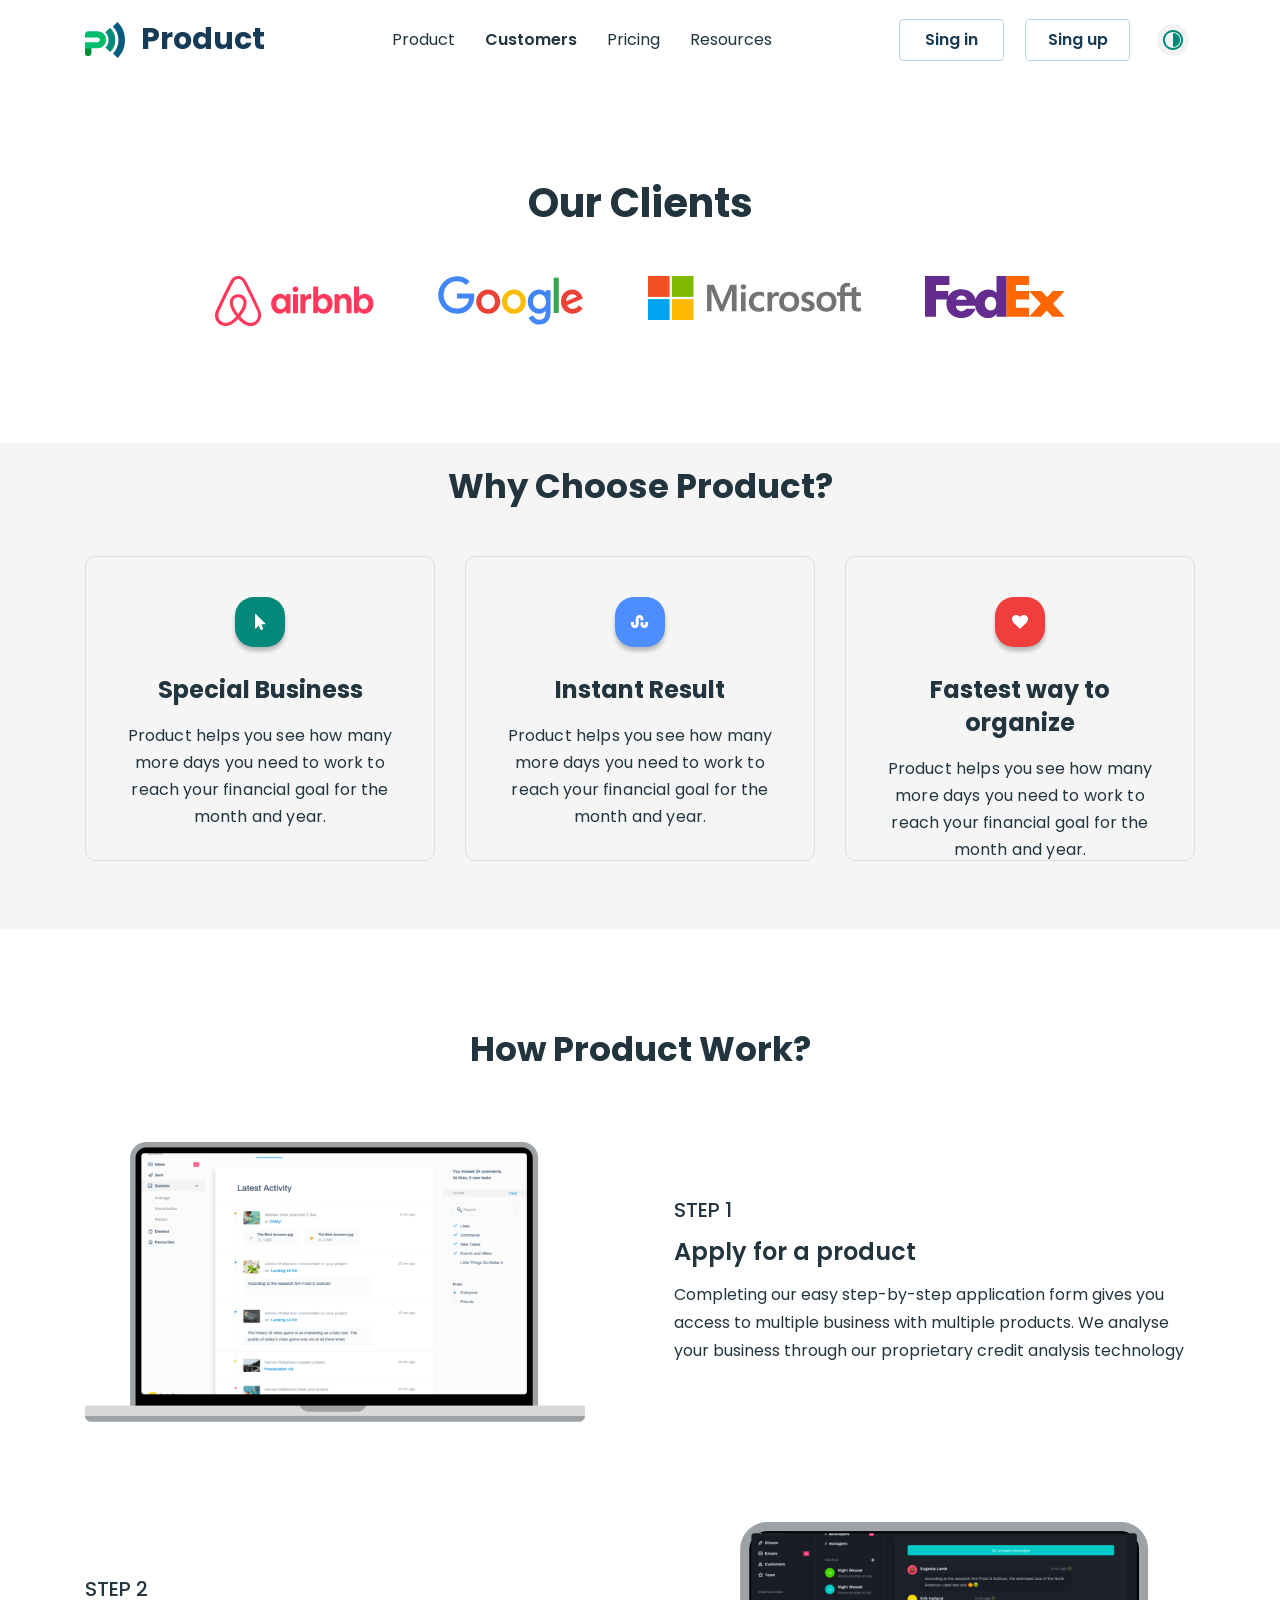
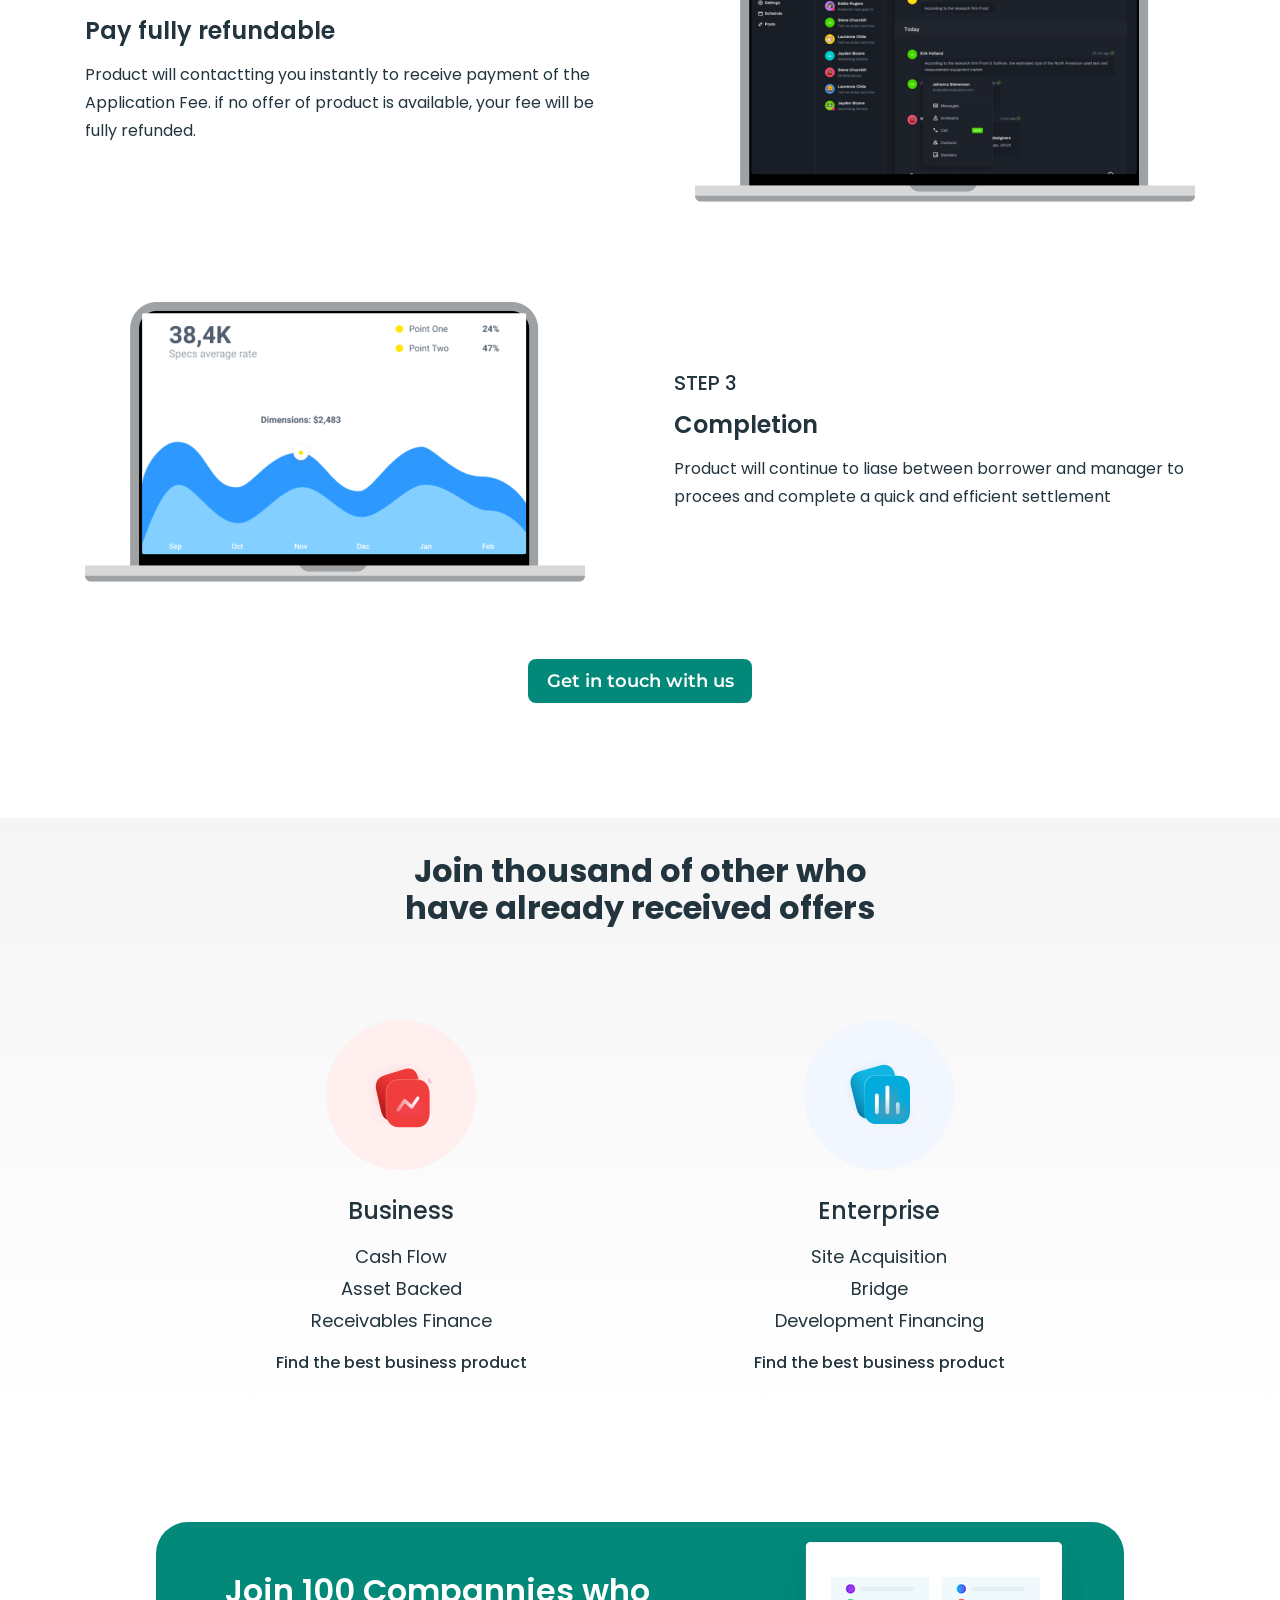
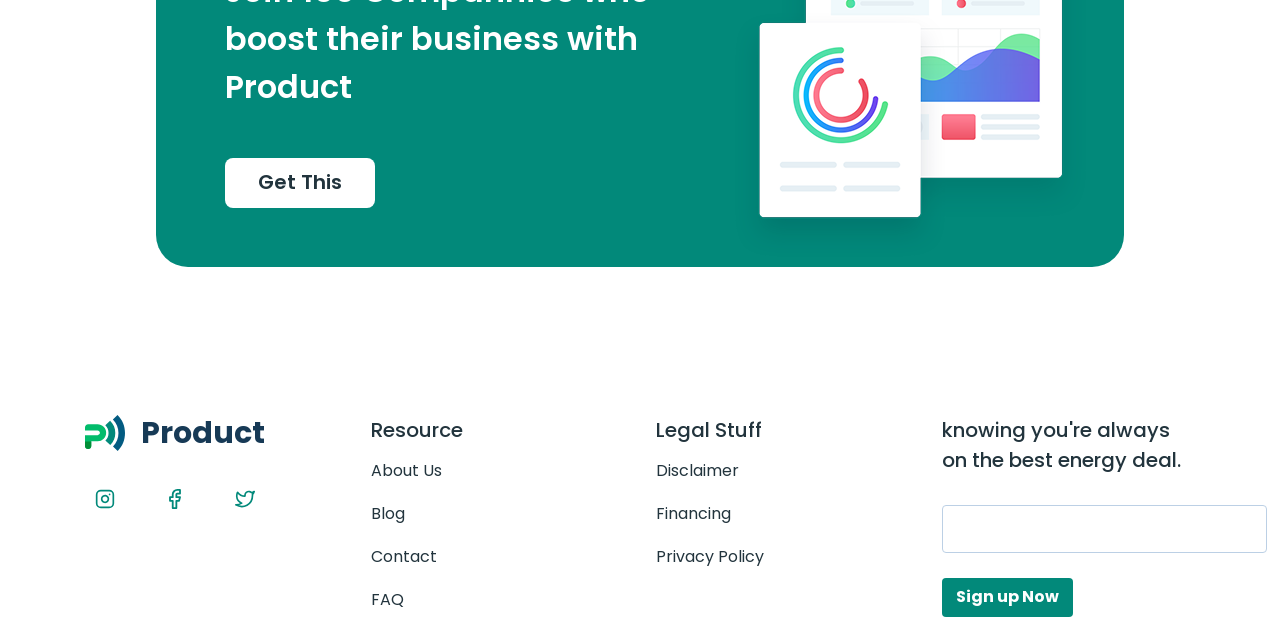
==== commit d02ece66: "dark-mod" ====
--- a/customers.html
+++ b/customers.html
@@ -14,6 +14,7 @@
         href="https://fonts.googleapis.com/css2?family=Inter:wght@500;700&family=Montserrat:wght@400;500;600;700&family=Poppins:wght@400;500;700&family=Roboto:wght@400;500;700;900&display=swap"
         rel="stylesheet">
     <link rel="stylesheet" href="./css/style.css">
+    <link rel="stylesheet" href="./css/night-theme.css">
 </head>
 <body>
     <!-- header -->
@@ -36,11 +37,14 @@
             <ul class="header-btn-list">
                 <li class="header-btn-item"><button class="header-btn" type="button">Sing in</button></li>
                 <li class="header-btn-item"><button class="header-btn" type="button">Sing up</button></li>
+                <li class="header-btn-item">
+                    <button id="theme-toggle-desktop" class="night-btn" type="button" aria-pressed="false" aria-label="Включить тёмную тему">
+                        <img src="./image/night-btn.svg" alt="">
+                    </button>
+                </li>
             </ul>
             <button class="burger-btn button" type="button">
-                <svg class="burger-icon" width="24" height="24">
-                    <use href="./image/burger-menu.svg"></use>
-                </svg>
+                <span></span><span></span><span></span>
             </button>
             <nav class="mobile-menu">
                 <button class="close-btn" type="button">✕</button>
@@ -55,6 +59,11 @@
                 <ul class="mobile-btn-list">
                     <li class="mobile-btn-item"><button class="header-btn" type="button">Sing in</button></li>
                     <li class="mobile-btn-item"><button class="header-btn" type="button">Sing up</button></li>
+                    <li class="header-btn-item">
+                        <button id="theme-toggle-mobile" class="night-btn" type="button" aria-pressed="false" aria-label="Включить тёмную тему">
+                            <img src="./image/night-btn.svg" alt="">
+                        </button>
+                    </li>
                 </ul>
             </nav>
         </div>
@@ -251,5 +260,6 @@
         </section>
     </footer>
     <script src="./js/menu.js"></script>
+    <script src="./js/night-theme.js"></script>
 </body>
 </html>
--- a/css/style.css
+++ b/css/style.css
@@ -80,6 +80,7 @@
     align-items: center;
     justify-content: space-between;
     min-height: 70px;
+    box-shadow: 0 -2px 8px 0 rgba(0, 0, 0, 0.25);
 }
 
 .header-logo {
@@ -138,8 +139,28 @@
 }
 
 .burger-btn {
+    position: relative;
+    width: 28px;
+    height: 31px;
     background-color: transparent;
     border: none;
+}
+
+.burger-btn span {
+    position: absolute;
+    width: 22px;
+    height: 2px;
+    background-color: black;
+    left: 3px;
+
+}
+
+.burger-btn span:nth-child(1){
+    transform: translateY(-10px);
+}
+
+.burger-btn span:nth-child(3) {
+    transform: translateY(10px);
 }
 
 .header-nav,
@@ -155,7 +176,7 @@
     height: 100vh;
     background-color: white;
     transform: translateX(100%);
-    transition: transform 3s ease;
+    transition: transform 1s ease;
     padding: 80px 24px;
     z-index: 999;
     display: flex;
@@ -174,6 +195,7 @@
     background-color: transparent;
     border: none;
     font-size: 32px;
+    color: #000;
 }
 
 .mobile-menu-list {
@@ -197,16 +219,14 @@
     align-items: center;
 }
 
-
 @media screen and (min-width: 768px) and (max-width: 1150px) {
 
     /* Контейнер */
     .header-container {
         justify-content: center;
-        /* центрируем меню + кнопки */
         gap: 20px;
-        /* уменьшаем расстояние */
         padding: 0 20px;
+        box-shadow: none;
     }
 
     /* Лого */
@@ -261,6 +281,7 @@
     .header-container {
         justify-content: space-between;
         gap: 0;
+        box-shadow: none;
     }
 
     .header-logo {
@@ -344,7 +365,6 @@
     font-weight: 700;
     font-size: 36px;
     line-height: 167%;
-    color: #22343d;
     text-align: center;
 }
 
@@ -552,7 +572,6 @@
     font-weight: 600;
     font-size: 22px;
     text-align: center;
-    color: #22343d;
 }
 
 .product-item-text {
@@ -560,7 +579,6 @@
     font-size: 16px;
     line-height: 169%;
     text-align: center;
-    color: #22343d;
 }
 
 .product-item-img {
@@ -649,7 +667,7 @@
     }
 
     .product-item-text {
-        font-size: 16px;
+        font-size: 15px;
         /* оригинальный размер */
         text-align: left;
         flex-grow: 0;
@@ -916,6 +934,7 @@
     border-radius: 20px;
     padding: 20px 30px;
     box-shadow: 2px 2px 10px rgba(23, 58, 86, 0.15);
+    color: #22343d;
 }
 
 .process-btn {
@@ -1042,11 +1061,12 @@
     border: 1px solid #dedede;
     border-radius: 8px;
     max-width: 350px;
+    background: #fff;
 }
 
 .strategies-img {
     border-radius: 8px 8px 0 0;
-    max-width: 350px;
+    max-width: 348px;
     max-height: 185px;
     margin-bottom: 24px;
 }
@@ -1056,10 +1076,12 @@
     line-height: 175%;
     margin-bottom: 12px;
     margin-left: 24px;
+    color: #22343d;
 }
 
 .strategies-author {
     font-weight: 700;
+    color: #22343d;
 }
 
 .strategies-article-title {
@@ -1068,6 +1090,7 @@
     line-height: 167%;
     margin-left: 27px;
     margin-bottom: 40px;
+    color: #22343d;
 }
 
 .strategies-article-motivation {
@@ -1166,12 +1189,14 @@
     font-weight: 700;
     font-size: 24px;
     line-height: 167%;
+    color: #1f2e35;
 }
 
 .card-text {
     margin-bottom: 16px;
     font-size: 16px;
     line-height: 250%;
+    color: #1f2e35;
 }
 
 .per-month {
@@ -1230,6 +1255,7 @@
     line-height: 138%;
     letter-spacing: 0.01em;
     font-family: Inter, sans-serif;
+    color: #1f2e35;
 }
 
 .price-btn {
@@ -1343,6 +1369,7 @@
     display: flex;
     flex-direction: column;
     gap: 16px;
+    background: #fff;
 }
 
 .review-star,
@@ -1392,9 +1419,6 @@
 
 /* Promo */
 
-.promo {
-    padding-bottom: 100px;
-}
 
 .promo-container {
     width: 371px;
@@ -1484,13 +1508,15 @@
         font-size: 32px;
         width: 510px;
     }
+    
+    .promo {
+        margin-bottom: 100px;
+    }
 }
 
 /* Footer */
 
 .footer {
-    background: #fff;
-    color: #22343d;
     padding: 48px 0 24px;
 }
 
@@ -1524,7 +1550,6 @@
     font-weight: 500;
     font-size: 20px;
     line-height: 150%;
-    color: #22343d;
     text-align: center;
 }
 
@@ -1623,7 +1648,6 @@
 .subscribe-heading {
     margin: 0 0 34px 0;
     max-width: 280px;
-    color: #22343d;
 }
 
 .footer-form {
@@ -1827,6 +1851,7 @@
     width: 350px;
     height: 305px;
     gap: 16px;
+    background-color: transparent;
 }
 
 .reasons-item-title::before {
@@ -1868,7 +1893,6 @@
     line-height: 169%;
     letter-spacing: 0.01em;
     text-align: center;
-    color: #22343d;
     width: 275px;
     height: 180px;
 }
@@ -1882,6 +1906,7 @@
     line-height: 138%;
     letter-spacing: 0em;
     width: 294px;
+    
 }
 
 @media screen and (min-width:1150px) {
@@ -2036,7 +2061,7 @@
     font-weight: 500;
     font-size: 24px;
     line-height: 117%;
-    color: #000;
+
     margin-top: 27px;
     margin-bottom: 16px;
 }
@@ -2046,7 +2071,6 @@
     font-size: 18px;
     line-height: 178%;
     text-align: center;
-    color: #22343d;
     white-space: pre-line;
     margin-bottom: 12px;
 }
@@ -2055,7 +2079,6 @@
     font-weight: 500;
     font-size: 16px;
     line-height: 175%;
-    color: #000;
 }
 
 
@@ -2088,8 +2111,8 @@
 }
 
 .promo-customers {
-    padding-top: 150px;
-    padding-bottom: 150px;
+    margin-top: 100px;
+    margin-bottom: 100px;
 }
 
 .promo-btn-customers {
@@ -2102,4 +2125,760 @@
     .offer-list {
         flex-direction: row;
     }
+}
+
+/* PRICING */
+
+/* price */
+.pricing-container {
+    padding-top: 50px;
+}
+
+.pricing-title {
+    text-transform: uppercase;
+    font-weight: 600;
+    font-size: 24px;
+    margin-bottom: 30px;
+}
+
+.price-title {
+    font-weight: 700;
+    font-size: 36px;
+    text-align: center;
+}
+
+.pricing-text {
+    font-weight: 500;
+    font-size: 16px;
+    text-align: center;
+    margin-top: 18px;
+}
+
+/* Enterprice */
+
+.enterprice {
+    background: linear-gradient(180deg, #f6f6f6 0%, rgba(246, 246, 246, 0) 100%);
+    margin-bottom: 100px;
+}
+
+.enterprice-container {
+    display: flex;
+    flex-direction: column;
+    align-items: center;
+    justify-content: center;
+}
+
+.enterprice-title {
+    font-family: Poppins, sans-serif;
+    font-weight: 600;
+    font-size: 24px;
+    text-transform: uppercase;
+    margin-bottom: 24px;
+    margin-top: 47px;
+}
+
+.enterprice-lead {
+    font-family: Poppins, sans-serif;
+    font-weight: 700;
+    font-size: 32px;
+    text-align: center;
+    margin-bottom: 25px;
+}
+
+.enterprice-desc {
+    font-family: Poppins, sans-serif;
+    font-weight: 400;
+    font-size: 18px;
+    text-align: center;
+    margin-bottom: 32px;
+}
+
+.enterprice-btn {
+    font-weight: 600;
+    font-size: 18px;
+    color: #fff;
+    font-family: Montserrat, sans-serif;
+    border-radius: 8px;
+    width: 224px;
+    height: 44px;
+    border: none;
+    background-color: #02897a;
+    margin-bottom: 51px;
+}
+
+@media screen and (min-width:768px) and (max-width:1150px) {
+    .enterprice-container {
+        justify-content: center;
+    }
+}
+
+@media screen and (min-width:1150px) {
+    .enterprice-title {
+        margin-top: 53px;
+        margin-bottom: 16px;
+    }
+    
+    .enterprice-lead {
+        margin-bottom: 8px;
+        font-size: 34px;
+    }
+    
+    .enterprice-desc {
+        margin-bottom: 32px;
+    }
+
+    .enterprice {
+        margin-bottom: 294px;
+    }
+}
+
+/* Usecases */
+
+.usecases {
+    margin-bottom: 100px;
+}
+
+.usecases-container {
+    display: flex;
+    flex-direction: column;
+    align-items: center;
+    justify-content: center;
+}
+
+.usecases-title {
+    font-weight: 700;
+    font-size: 32px;
+    text-align: center;
+    padding-bottom: 33px;
+}
+
+.usecases-filling {
+    display: flex;
+    flex-direction: column;
+    align-items: center;
+    justify-content: center;
+    gap: 32px;
+}
+
+
+.usecases-list {
+    display: flex;
+    flex-direction: column;
+    gap: 24px;
+}
+
+.usecases-item {
+    display: flex;
+    flex-direction: column;
+}
+
+.usecases-item-upper {
+    display: flex;
+    align-items: center;
+    gap: 16px;
+    margin-bottom: 16px;
+}
+
+.usecases-item-title {
+    font-weight: 600;
+    font-size: 24px;
+}
+
+.usecases-item-text {
+    font-weight: 400;
+    font-size: 16px;
+    line-height: 175%;
+}
+
+.usecases-svg {
+    display: inline-flex;
+    align-items: center;
+    justify-content: center;
+    border-radius: 100px;
+    width: 50px;
+    height: 50px;
+    background-color: #f4f5f7;
+}
+
+@media screen and (min-width:1150px) {
+    .usecases-filling {
+        flex-direction: row;
+        gap: 60px;
+    }
+
+    .usecases-title {
+        margin-bottom: 56px;            
+    }
+
+    .usecases-list {
+        gap: 32px;
+    }
+
+    .usecases {
+        margin-bottom: 150px;
+    }
+}
+
+/* Question */
+
+.question-container {
+    display: flex;
+    align-items: center;
+    flex-direction: column;
+    padding-top: 6px;
+}
+
+.question-title {
+    font-weight: 700;
+    font-size: 32px;
+    text-align: center;
+    margin-bottom: 30px;
+    text-align: center;
+}
+
+.question-text {
+    font-weight: 400;
+    font-size: 18px;
+    margin-bottom: 50px;
+    text-align: center;
+}
+
+.question-list {
+    display: flex;
+    flex-direction: column;
+    gap: 24px;
+}
+
+.question-item {
+    position: relative;
+}
+
+.q-toggle {
+    position: absolute;
+    left: -9999px;
+    width: 1px;
+    height: 1px;
+    overflow: hidden;
+    clip: rect(0 0 0 0);
+    white-space: nowrap;
+    border: 0;
+}
+
+.question-toggle {
+    display: flex;
+    align-items: center;
+    gap: 16px;
+    cursor: pointer;
+    border-radius: 8px 8px 0 0;
+    border-bottom: 1px solid #e6e9ec;
+    background-color: transparent;
+}
+
+.icon-plus {
+    display: inline;
+}
+
+.icon-minus {
+    display: none;
+}
+
+.q-toggle:checked+.question-toggle .icon-plus {
+    display: none;
+}
+
+.q-toggle:checked+.question-toggle .icon-minus {
+    display: inline;
+}
+
+.icon-box {
+    fill: #02897a;
+}
+
+.question-answer {
+    max-height: 0;
+    overflow: hidden;
+    padding: 0 20px;
+    transition: max-height 320ms ease, padding 320ms ease;
+    background: #fff;
+    border-top: none;
+    margin-top: -1px;
+    border-radius: 0 0 8px 8px;
+    box-shadow: 0 2px 8px rgba(0, 0, 0, 0.04);
+}
+
+.q-toggle:checked+.question-toggle+.question-answer {
+    border-top: 1px solid #e6e9ec;
+    padding: 16px 20px 20px 20px;
+    max-height: 920px;
+}
+
+.q-toggle:checked+.question-toggle {
+    border-bottom: none;
+    border-top-left-radius: 8px;
+    border-top-right-radius: 8px;
+}
+
+.question-toggle:focus-visible {
+    outline: none;
+    box-shadow: 0 0 0 4px rgba(2, 137, 122, 0.12);
+}
+
+.question-list .question-item:last-child .question-toggle {
+    border-bottom: none;
+}
+
+.question-item>.q-toggle {
+    position: absolute;
+    left: -9999px;
+    width: 1px;
+    height: 1px;
+    overflow: hidden;
+    clip: rect(0 0 0 0);
+    white-space: nowrap;
+    border: 0;
+}
+
+.question-item>.question-toggle {
+    display: flex;
+    align-items: center;
+    gap: 16px;
+    padding: 14px 20px;
+    cursor: pointer;
+    border-radius: 8px 8px 0 0;
+    box-shadow: 0 1px 4px rgba(0, 0, 0, 0.04);
+    border-bottom: 1px solid #e6e9ec;
+    transition: background .12s ease;
+    width: 100%;
+    box-sizing: border-box;
+}
+
+.question-item>.question-answer {
+    max-height: 0;
+    overflow: hidden;
+    padding: 0 20px;
+    transition: max-height .32s ease, padding .32s ease;
+    background: #fff;
+    border-top: 1px solid transparent;
+    margin-top: -1px;
+    border-radius: 0 0 8px 8px;
+    box-shadow: 0 2px 8px rgba(0, 0, 0, 0.04);
+}
+
+.question-item>.q-toggle:checked+.question-toggle {
+    border-bottom-color: transparent;
+}
+
+.question-item>.q-toggle:checked+.question-toggle+.question-answer {
+    border-top-color: #e6e9ec;
+    padding: 16px 20px 20px;
+    max-height: 900px;
+}
+
+.question-item>.question-toggle .icon-plus {
+    display: inline;
+}
+
+.question-item>.question-toggle .icon-minus {
+    display: none;
+}
+
+.question-item>.q-toggle:checked+.question-toggle .icon-plus {
+    display: none;
+}
+
+.question-item>.q-toggle:checked+.question-toggle .icon-minus {
+    display: inline;
+}
+
+@media screen and (min-width:1150px) {
+    .question {
+        margin-bottom: 0;
+    }
+    
+    .question-title {
+        font-size: 34px;
+        margin-bottom: 8px;
+    }
+    
+    .question-list {
+        gap: 16px;
+    }
+}
+
+/* RESOURCES */
+
+/* Industries */
+
+.industries {
+    margin-top: 50px;
+}
+
+.industies-container {
+    display: flex;
+    flex-direction: column;
+    gap: 88px;
+}
+
+.industries-title {
+    font-weight: 600;
+    font-size: 36px;
+    line-height: 149%;
+    letter-spacing: -0.03em;
+    text-align: center;
+    margin-bottom: 16px;
+    width: 350px;
+}
+
+.industries-text {
+    font-weight: 400;
+    font-size: 20px;
+    line-height: 171%;
+    letter-spacing: -0.03em;
+    text-align: center;
+    margin-bottom: 19px;
+}
+
+.signup-label {
+    position: absolute;
+    left: -9999px;
+}
+
+.signup {
+    display: flex;
+    align-items: center;
+    border: 1px solid #eaeaea;
+    border-radius: 100px;
+    padding: 8px;
+    width: 346px;
+    max-width: 469px;
+    height: 66px;
+    margin-bottom: 24px;
+}
+
+.signup-input {
+    flex: 1;
+    min-width: 0;
+    font-weight: 400;
+    font-size: 16px;
+    line-height: 100%;
+    letter-spacing: -0.03em;
+    color: #22343d;
+    border: none;
+    outline: none;
+    background-color: transparent;
+}
+
+.signup-btn {
+    border-radius: 100px;
+    padding: 20px;
+    width: 122px;
+    height: 50px;
+    background-color: #02897a;
+    border: none;
+    font-weight: 600;
+    font-size: 16px;
+    line-height: 0%;
+    color: #fff;
+    white-space: nowrap;
+    flex-shrink: 0;
+}
+
+.users-cintainer {
+    display: flex;
+    align-items: center;
+    gap: 9px;
+}
+
+.user-number {
+    font-weight: 500;
+    color: #02897a;
+}
+
+.user-plus {
+    color: #9f07ff;
+}
+
+@media screen and (min-width:768px) and (max-width:1150px) {
+    .industies-container {
+        flex-direction: column;
+        align-items: center;
+    }
+
+    .industries-title {
+        font-size: 40px;
+        text-align: left;
+        width: 380px;
+    }
+
+    .industries-text {
+        line-height: 160%;
+        text-align: left;
+        width: 535px;
+    }
+    .industies-container {
+        gap: 46px;
+    }
+}
+
+@media screen and (min-width:1150px) {
+    .industies-container {
+        gap: 46px;
+        flex-direction: row;
+    }
+
+    .user-plus {
+        color: #22343d;
+    }
+    
+    .industries-title {
+        font-size: 40px;
+        text-align: left;
+        width: 380px;
+    }
+
+    .industries-text {
+        line-height: 160%;
+        text-align: left;
+        width: 535px;
+    }
+
+    .signup {
+        width: 470px;
+    }
+}
+
+/* stories */
+
+.stories {
+    margin-top: 47px;
+}
+
+.stories-title {
+    font-weight: 700;
+    font-size: 34px;
+    text-align: center;
+    margin-bottom: 16px;
+}
+
+.stories-text {
+    font-weight: 500;
+    font-size: 16px;
+    line-height: 163%;
+    text-align: center;
+    margin-bottom: 50px;
+}
+
+.stories-list {
+    display: grid;
+    gap: 32px;
+    grid-template-columns: 1fr;
+}
+
+.stories-item {
+    border: 1px solid #dedede;
+    border-radius: 8px;
+    max-width: 350px;
+    background-color: #fff;
+    overflow: hidden;
+}
+
+.stories-item-img {
+    margin-bottom: 22px;
+}
+
+.stories-itme-title {
+    font-weight: 400;
+    font-size: 16px;
+    line-height: 175%;
+    color: #22343d;
+    margin-bottom: 12px;
+    margin-left: 24px;
+
+}
+
+.stories-item-text {
+    font-weight: 700;
+    font-size: 24px;
+    line-height: 167%;
+    color: #22343d;
+    margin-left: 24px;
+    margin-bottom: 40px;
+}
+
+.stories-link {
+    display: flex;
+    justify-content: center;
+    margin-top: 50px;
+}
+
+.more-stories {
+    font-weight: 500;
+    font-size: 18px;
+    line-height: 144%;
+    color: #22343d;
+    text-decoration: none;
+    cursor: pointer;
+    display: flex;
+    align-items: center;
+    gap: 8px;
+}
+
+.more-stories::after {
+    content: "";
+    width: 32px;
+    height: 32px;
+    border-radius: 50%;
+    background-color: transparent;
+    background-image: url("../image/arrow.svg");
+    background-repeat: no-repeat;
+    background-position: center;
+    background-size: 16px;
+}
+
+@media screen and (min-width:768px) and (max-width:1150px) {
+    .stories-list {
+        grid-template-columns: repeat(2, 1fr);
+    }
+
+    .stories-link {
+        margin-top: 32px;        
+    }
+}
+
+@media screen and (min-width:1150px) {
+    .stories-list {
+        grid-template-columns: repeat(3, 1fr);
+    }
+    .stories-link {
+        margin-top: 32px;        
+    }    
+}
+
+/* Contacts */
+
+.contacts {
+    margin-top: 100px;
+    margin-bottom: 100px;
+}
+
+.contacts-container {
+    display: flex;
+    flex-direction: column;
+    align-items: center;
+}
+
+
+.contacts-title {
+    font-weight: 700;
+    font-size: 34px;
+    line-height: 168%;
+    letter-spacing: 0.01em;
+    text-align: center;
+    margin-bottom: 8px;
+}
+
+.contacts-text {
+    font-weight: 500;
+    font-size: 18px;
+    line-height: 156%;
+    letter-spacing: 0.01em;
+    text-align: center;
+    width: 312px;
+    margin-bottom: 55px;
+}
+
+.contacts-list {
+    display: flex;
+    gap: 21px;
+    margin-bottom: 56px;
+}
+
+.contacts-item {
+    border-radius: 100%;
+    background-color: #edfffc;
+}
+
+.social-box {}
+
+.social-icons {}
+
+.contacts-img {
+    border-radius: 48px;
+    margin-bottom: 50px;
+}
+
+.contact-form {
+    display: flex;
+    flex-direction: column;
+    gap: 32px;
+}
+
+.contact-form-title {
+    font-weight: 700;
+    font-size: 24px;
+    line-height: 138%;
+    letter-spacing: 0em;
+    color: #252b42;
+    text-align: center;
+}
+
+.contact-input {
+    border: 1px solid #e8e8e8;
+    border-radius: 39px;
+    padding: 19px 20px;
+    min-width: 344px;
+    max-height: 54px;
+    background-color: #f5f5f5;
+}
+
+.contact-textarea {
+    border: 1px solid #e8e8e8;
+    padding: 23px 20px;
+    width: 344px;
+    height: 193px;
+    background-color: #f5f5f5;
+    resize: none;
+}
+
+.contact-btn {
+    border-radius: 35px;
+    padding: 18px 38px;
+    width: 145px;
+    height: 52px;
+    background: #02897a;
+    border: none;
+    font-weight: 500;
+    font-size: 16px;
+    line-height: 100%;
+    letter-spacing: 0.01em;
+    color: #fff;
+}
+
+@media screen and (min-width:768px) and (max-width:1150px) {
+    
+}
+
+@media screen and (min-width:1150px) {
+    .contact-input {
+        border-radius: 39px;
+        padding: 19px 20px;
+        width: 768px;
+        height: 54px;
+    }
+    
+    .contact-textarea {
+        border: 1px solid #e8e8e8;
+        padding: 23px 20px;
+        width: 768px;
+        height: 193px;
+    }
+    
+    .contact-form {
+        border: 1px solid #ddd;
+        border-radius: 20px;
+        padding: 52px 50px;
+        width: 868px;
+        height: 670px;
+        background: #fff;
+    }
 }
--- a/css/night-theme.css
+++ b/css/night-theme.css
@@ -0,0 +1,94 @@
+
+body.night-theme {
+    background-color: #1f2e35;
+    color: #fff;
+}
+
+body.night-theme .mobile-menu,
+body.night-theme .close-btn {
+    background-color: #1f2e35;
+    color: #fff;
+}
+
+body.night-theme .burger-btn span {
+    background-color: #fff;
+    color: #fff
+}
+
+
+body.night-theme .header-btn,
+body.night-theme .promo-btn {
+    background: #fff;
+    color: #1f2e35;
+}
+
+body.night-theme .video-btn,
+body.night-theme .strategies-article-motivation,
+body.night-theme .review-author-name,
+body.night-theme .money,
+body.night-theme .currency,
+body.night-theme .price-btn-green {
+    color: #02897a;
+}
+
+body.night-theme .period,
+body.night-theme .per-month-right {
+    color: #e0e0e0;
+}
+
+body.night-theme .promo-text,
+body.night-theme .money-green,
+body.night-theme .currency-green,
+body.night-theme .price-description-item-green {
+    color: #fff;
+}
+
+body.night-theme .footer-link,
+body.night-theme .header-nav-link,
+body.night-theme .menu-item-link {
+    color: #fff;
+}
+
+body.night-theme .support-item-text::before,
+body.night-theme .product-item-title::before {
+    filter: none;
+}
+
+body.night-theme .footer-logo,
+body.night-theme .footer-brand-name,
+body.night-theme .header-logo {
+    color: #fff;
+}
+
+.night-btn {
+    margin-top: 4px;
+    border: none;
+    background-color: transparent;
+}
+
+/* REASONS */
+
+body.night-theme .reasons,
+body.night-theme .offer,
+body.night-theme .enterprice {
+    background: #22343d !important;
+}
+
+body.night-theme .question {
+    background-color: #1f2e35;
+}
+
+body.night-theme .question-title,
+body.night-theme .question-text,
+body.night-theme .question-label,
+body.night-theme .answer-text {
+    color: #fff;
+}
+
+body.night-theme .q-toggle:checked+.question-toggle+.question-answer {
+    background-color: #32454f;
+    border-radius: 0 0 12px 12px;
+}
+
+
+
